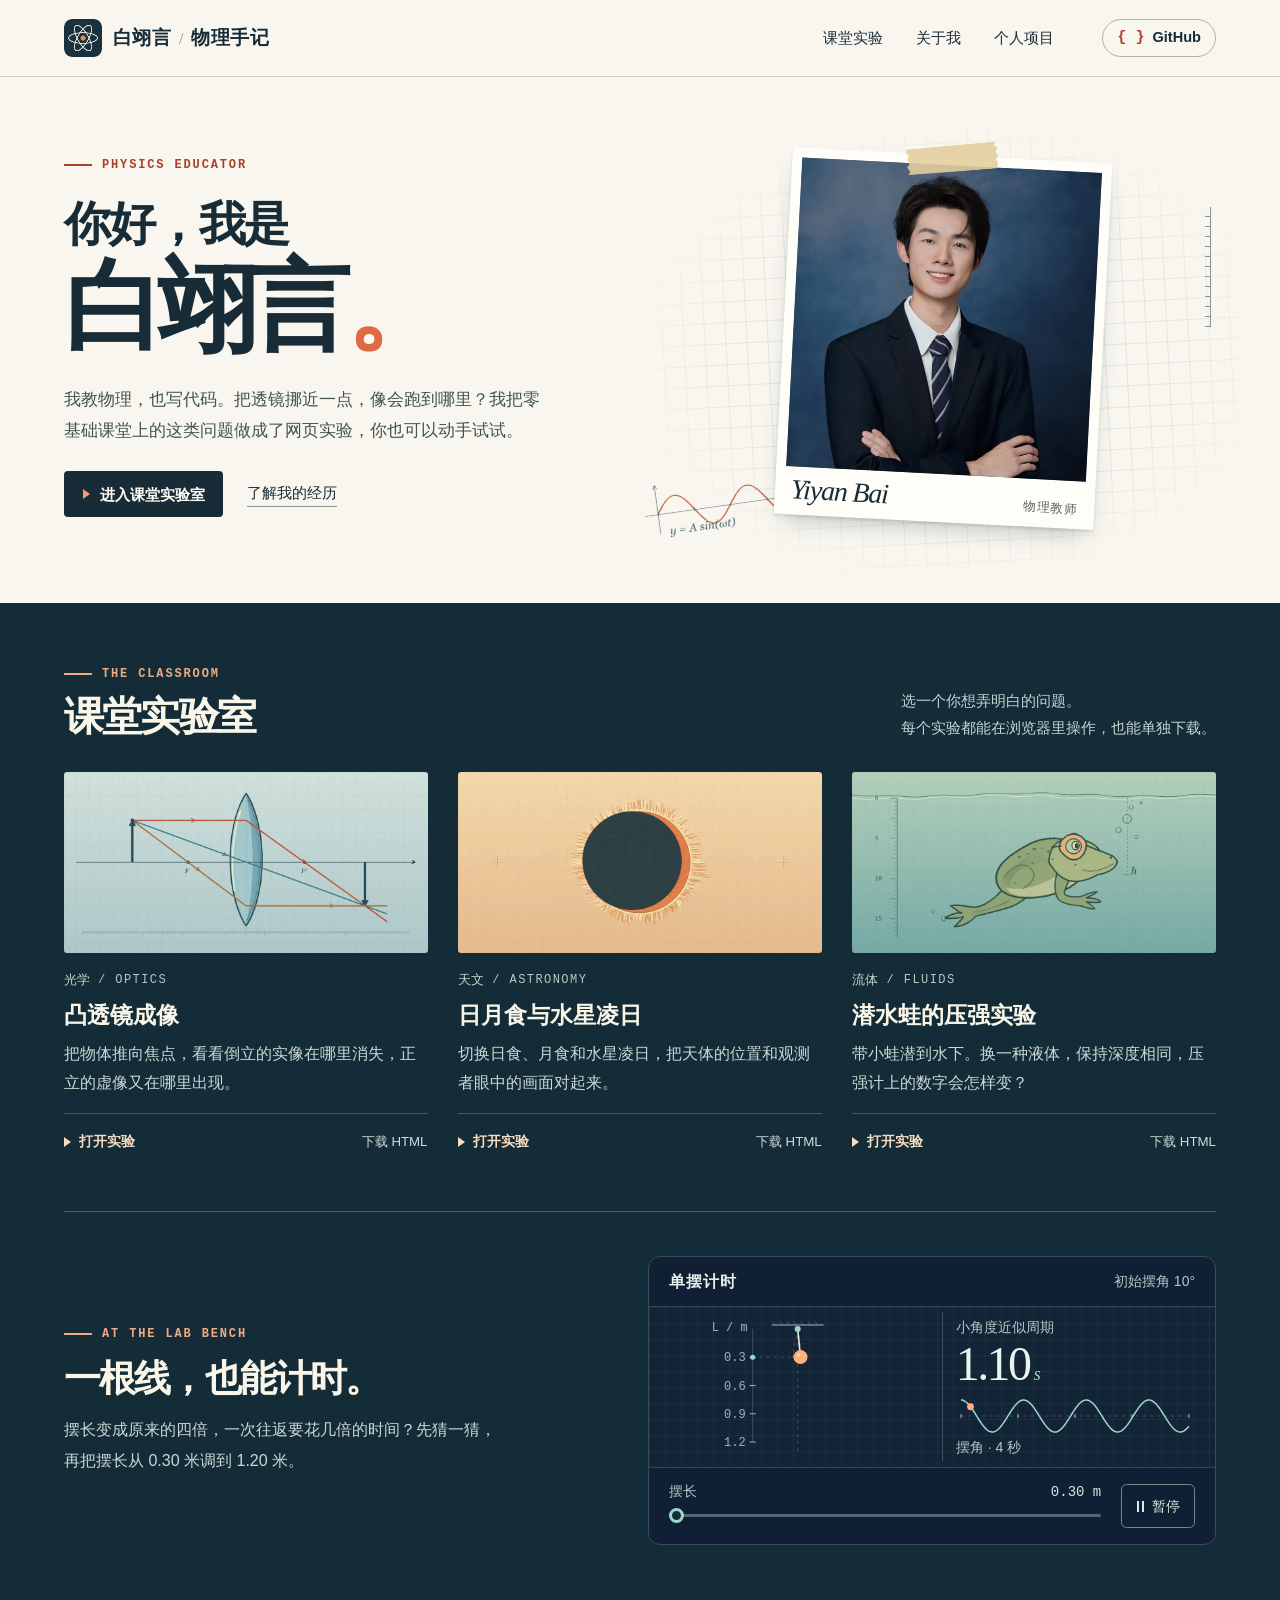
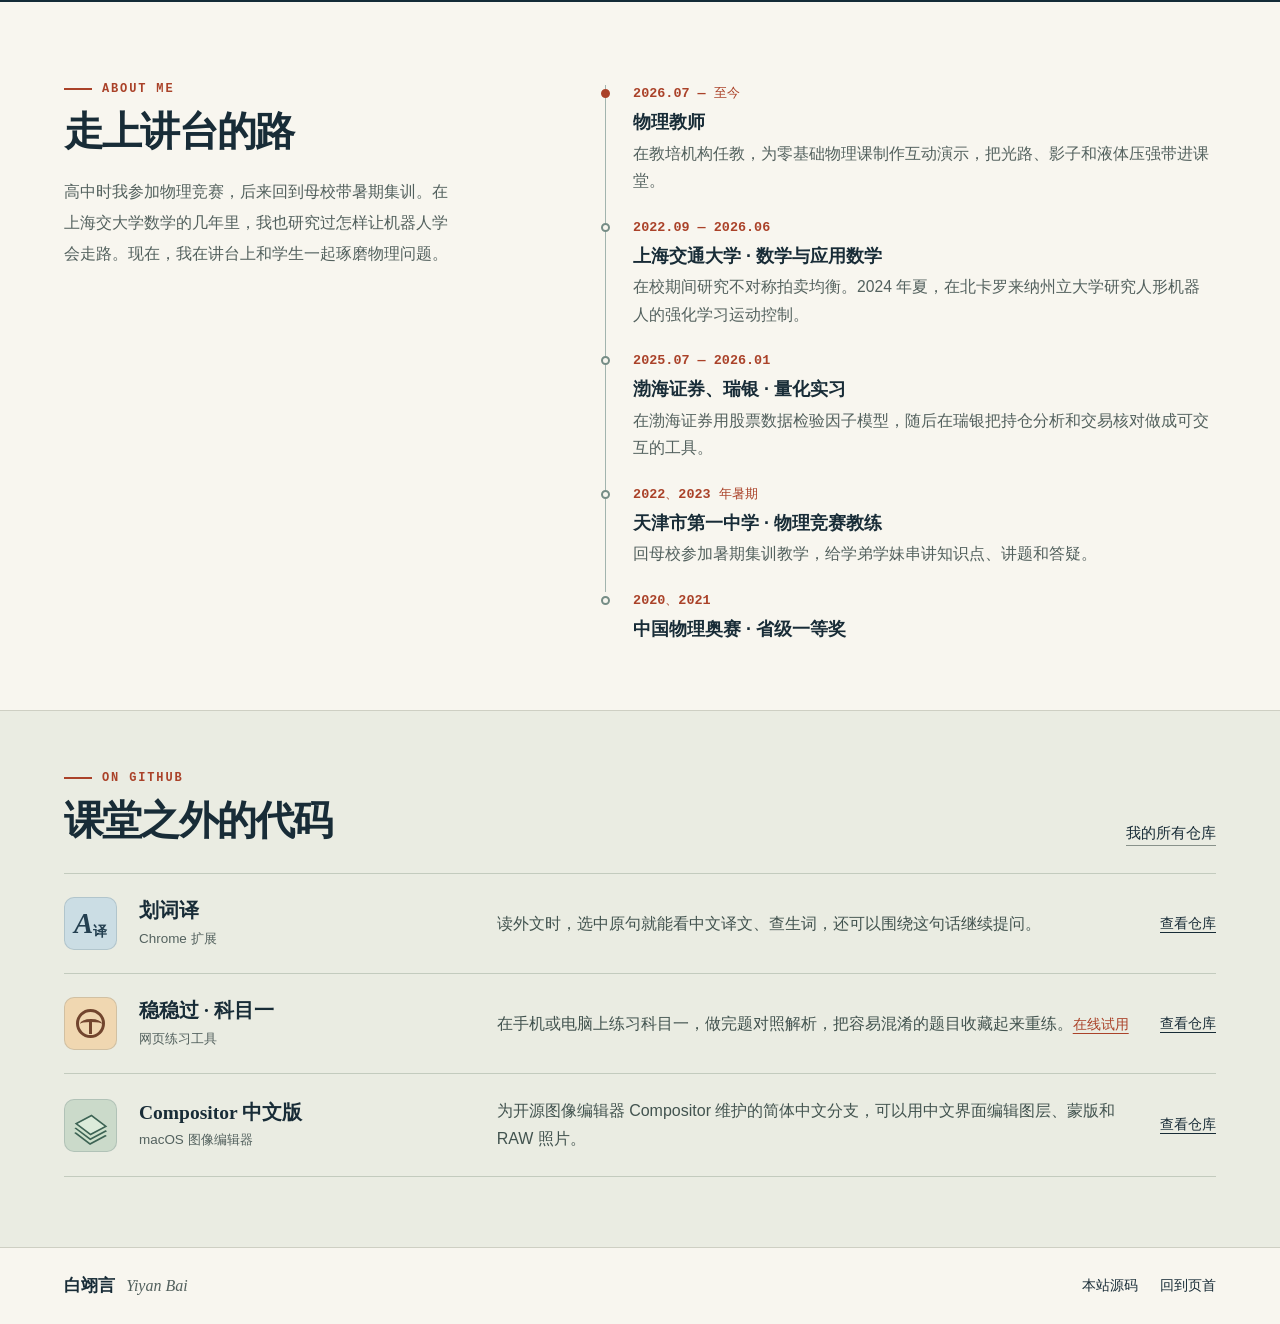
==== index.html @ 24e526af "发布白翊言的物理手记与三个独立课堂实验" ====
<!doctype html>
<html lang="zh-CN">
<head>
  <meta charset="utf-8">
  <meta name="viewport" content="width=device-width, initial-scale=1">
  <meta name="theme-color" content="#f8f6ef">
  <meta name="description" content="白翊言的物理手记。动手试试凸透镜、日月食和潜水蛙，读一读我的教学经历与 GitHub 项目。">
  <meta property="og:title" content="白翊言的物理手记">
  <meta property="og:description" content="一位物理老师的互动实验、教学经历与开源项目。">
  <meta property="og:type" content="website">
  <meta property="og:image" content="https://qidian2022.github.io/assets/share.jpg">
  <meta property="og:url" content="https://qidian2022.github.io/">
  <title>白翊言的物理手记 · Yiyan Bai</title>
  <link rel="icon" type="image/png" href="assets/orbit.png">
  <link rel="stylesheet" href="style.css">
  <link rel="stylesheet" href="instrument.css">
  <script src="instrument.js" defer></script>
</head>
<body id="top">
  <a class="skip" href="#main">跳至正文</a>
  <header class="masthead">
    <div class="wrap mast-inner">
      <a class="brand" href="#top" aria-label="白翊言的物理手记，首页"><img src="assets/orbit.png" alt="" width="38" height="38"><span>白翊言<span class="brand-cut"> / </span><span class="brand-sub">物理手记</span></span></a>
      <nav aria-label="主导航"><a href="#labs">课堂实验</a><a href="#about">关于我</a><a href="#projects">个人项目</a></nav>
      <a class="github-link" href="https://github.com/qidian2022"><span aria-hidden="true" class="brackets">{ }</span> GitHub</a>
    </div>
  </header>
  <main id="main">
    <section class="hero" aria-labelledby="hello">
      <div class="wrap hero-grid">
        <div class="intro">
          <p class="eyebrow"><span class="rule"></span><span lang="en">PHYSICS EDUCATOR</span></p>
          <h1 id="hello"><span>你好，我是</span><strong>白翊言<span class="period">。</span></strong></h1>
          <p class="lede">我教物理，也写代码。把透镜挪近一点，像会跑到哪里？我把零基础课堂上的这类问题做成了网页实验，你也可以动手试试。</p>
          <div class="hero-actions"><a class="button primary" href="#labs"><span aria-hidden="true" class="play-glyph"></span>进入课堂实验室</a><a class="text-link" href="#about">了解我的经历</a></div>
        </div>
        <div class="portrait-board">
          <div class="sheet-grid" aria-hidden="true"></div>
          <div class="sheet-wave" aria-hidden="true"><img src="assets/wave.png" alt="" width="304" height="130"></div>
          <figure class="portrait"><i class="tape" aria-hidden="true"></i><img class="headshot" src="assets/yiyan-bai.webp" alt="穿着深色西装的白翊言" width="1000" height="1500" fetchpriority="high"><figcaption><span lang="en">Yiyan Bai</span><small>物理教师</small></figcaption></figure>
          <div class="edge-ruler" aria-hidden="true"></div>
        </div>
      </div>
    </section>
    <section class="classroom dark" id="labs" aria-labelledby="lab-title">
      <div class="wrap">
        <div class="section-heading"><div><p class="eyebrow"><span class="rule"></span><span lang="en">THE CLASSROOM</span></p><h2 id="lab-title">课堂实验室</h2></div><p>选一个你想弄明白的问题。<br>每个实验都能在浏览器里操作，也能单独下载。</p></div>
        <div class="lab-grid">
          <article class="lab-card"><a class="lab-entry" href="labs/convex-lens.html"><div class="plate"><img src="assets/lens.webp" width="800" height="400" alt="凸透镜两侧的物体、折射光线与倒立像" decoding="async"></div><div class="lab-info"><p class="topic">光学 <span lang="en">/ OPTICS</span></p><h3>凸透镜成像</h3><p class="summary">把物体推向焦点，看看倒立的实像在哪里消失，正立的虚像又在哪里出现。</p></div></a><div class="lab-links"><a href="labs/convex-lens.html" aria-label="打开凸透镜成像实验"><span class="play-glyph" aria-hidden="true"></span>打开实验</a><a href="labs/convex-lens.html" download aria-label="下载凸透镜成像 HTML">下载 HTML</a></div></article>
          <article class="lab-card"><a class="lab-entry" href="labs/celestial-shadows.html"><div class="plate"><img src="assets/eclipse.webp" width="800" height="400" alt="太阳被天体遮挡时留下的一圈日光" decoding="async"></div><div class="lab-info"><p class="topic">天文 <span lang="en">/ ASTRONOMY</span></p><h3>日月食与水星凌日</h3><p class="summary">切换日食、月食和水星凌日，把天体的位置和观测者眼中的画面对起来。</p></div></a><div class="lab-links"><a href="labs/celestial-shadows.html" aria-label="打开日月食与水星凌日实验"><span class="play-glyph" aria-hidden="true"></span>打开实验</a><a href="labs/celestial-shadows.html" download aria-label="下载日月食与水星凌日 HTML">下载 HTML</a></div></article>
          <article class="lab-card"><a class="lab-entry" href="labs/diving-frog.html"><div class="plate"><img src="assets/frog.webp" width="800" height="400" alt="潜水蛙游在带有深度标尺的水下" decoding="async"></div><div class="lab-info"><p class="topic">流体 <span lang="en">/ FLUIDS</span></p><h3>潜水蛙的压强实验</h3><p class="summary">带小蛙潜到水下。换一种液体，保持深度相同，压强计上的数字会怎样变？</p></div></a><div class="lab-links"><a href="labs/diving-frog.html" aria-label="打开潜水蛙的压强实验"><span class="play-glyph" aria-hidden="true"></span>打开实验</a><a href="labs/diving-frog.html" download aria-label="下载潜水蛙的压强实验 HTML">下载 HTML</a></div></article>
        </div>
        <div class="bench-row"><div class="bench-copy"><p class="eyebrow"><span class="rule"></span><span lang="en">AT THE LAB BENCH</span></p><h3>一根线，也能计时。</h3><p>摆长变成原来的四倍，一次往返要花几倍的时间？先猜一猜，再把摆长从 0.30 米调到 1.20 米。</p></div><pendulum-bench><p>小角度摆动时，摆长变成四倍，周期变成两倍。</p></pendulum-bench></div>
      </div>
    </section>
    <section class="about" id="about" aria-labelledby="about-title"><div class="wrap about-grid"><div class="about-intro"><p class="eyebrow"><span class="rule"></span><span lang="en">ABOUT ME</span></p><h2 id="about-title">走上讲台的路</h2><p>高中时我参加物理竞赛，后来回到母校带暑期集训。在上海交大学数学的几年里，我也研究过怎样让机器人学会走路。现在，我在讲台上和学生一起琢磨物理问题。</p></div>
      <ol class="timeline">
        <li><p class="when">2026.07 — 至今</p><h3>物理教师</h3><p>在教培机构任教，为零基础物理课制作互动演示，把光路、影子和液体压强带进课堂。</p></li>
        <li><p class="when">2022.09 — 2026.06</p><h3>上海交通大学 · 数学与应用数学</h3><p>在校期间研究不对称拍卖均衡。2024 年夏，在北卡罗来纳州立大学研究人形机器人的强化学习运动控制。</p></li>
        <li><p class="when">2025.07 — 2026.01</p><h3>渤海证券、瑞银 · 量化实习</h3><p>在渤海证券用股票数据检验因子模型，随后在瑞银把持仓分析和交易核对做成可交互的工具。</p></li>
        <li><p class="when">2022、2023 年暑期</p><h3>天津市第一中学 · 物理竞赛教练</h3><p>回母校参加暑期集训教学，给学弟学妹串讲知识点、讲题和答疑。</p></li>
        <li><p class="when">2020、2021</p><h3>中国物理奥赛 · 省级一等奖</h3></li>
      </ol></div></section>
    <section class="projects" id="projects" aria-labelledby="projects-title"><div class="wrap">
      <div class="section-heading"><div><p class="eyebrow"><span class="rule"></span><span lang="en">ON GITHUB</span></p><h2 id="projects-title">课堂之外的代码</h2></div><a class="text-link" href="https://github.com/qidian2022?tab=repositories">我的所有仓库</a></div>
      <div class="repo-list">
        <article class="repo"><div class="repo-icon translate" aria-hidden="true">A<span>译</span></div><div class="repo-title"><h3><a href="https://github.com/qidian2022/chrome-selection-translator">划词译</a></h3><p>Chrome 扩展</p></div><p class="repo-desc">读外文时，选中原句就能看中文译文、查生词，还可以围绕这句话继续提问。</p><a class="repo-link" href="https://github.com/qidian2022/chrome-selection-translator" aria-label="查看划词译 GitHub 仓库">查看仓库</a></article>
        <article class="repo"><div class="repo-icon drive" aria-hidden="true"><i></i></div><div class="repo-title"><h3><a href="https://github.com/qidian2022/kemuyi-practice">稳稳过 · 科目一</a></h3><p>网页练习工具</p></div><p class="repo-desc">在手机或电脑上练习科目一，做完题对照解析，把容易混淆的题目收藏起来重练。<a class="try-link" href="https://qidian2022.github.io/kemuyi-practice/">在线试用</a></p><a class="repo-link" href="https://github.com/qidian2022/kemuyi-practice" aria-label="查看稳稳过 GitHub 仓库">查看仓库</a></article>
        <article class="repo"><div class="repo-icon layers" aria-hidden="true"><i></i></div><div class="repo-title"><h3><a href="https://github.com/qidian2022/Compositor-ZH">Compositor 中文版</a></h3><p>macOS 图像编辑器</p></div><p class="repo-desc">为开源图像编辑器 Compositor 维护的简体中文分支，可以用中文界面编辑图层、蒙版和 RAW 照片。</p><a class="repo-link" href="https://github.com/qidian2022/Compositor-ZH" aria-label="查看 Compositor 中文版 GitHub 仓库">查看仓库</a></article>
      </div></div></section>
  </main>
  <footer><div class="wrap foot-inner"><span>白翊言 <i lang="en">Yiyan Bai</i></span><div><a href="https://github.com/qidian2022/qidian2022.github.io">本站源码</a><a href="#top">回到页首</a></div></div></footer>
</body>
</html>
---- style.css ----
:root {
  color-scheme: light;
  --paper: #f8f6ef;
  --ink: #182c37;
  --muted: #53615e;
  --line: #cecfc3;
  --rust: #aa4229;
  --orange: #df6943;
  --dark: #142c37;
  --cream: #f9f6e9;
  --mint: #b9dbca;
  --serif: "Songti SC", "STSong", "Noto Serif CJK SC", "Noto Serif SC", SimSun, Georgia, serif;
  --sans: "Inter", -apple-system, BlinkMacSystemFont, "PingFang SC", "Microsoft YaHei", sans-serif;
  --mono: "IBM Plex Mono", ui-monospace, Menlo, Consolas, monospace;
}
* { box-sizing: border-box; }
html { scroll-behavior: smooth; scroll-padding-top: 18px; }
body { margin: 0; color: var(--ink); background: var(--paper); font: 1rem/1.65 var(--sans); -webkit-font-smoothing: antialiased; }
a { color: inherit; text-decoration: none; }
a:focus-visible, button:focus-visible, input:focus-visible { outline: 3px solid #ce612e; outline-offset: 4px; }
img { display: block; max-width: 100%; }
p, h1, h2, h3, figure { margin: 0; }
a, button, input { -webkit-tap-highlight-color: #c9d8c2; }
::selection { color: var(--ink); background: #f2bd8c; }
.wrap { width: min(1160px, calc(100% - clamp(48px, 10vw, 148px))); margin-inline: auto; }
.skip { position: absolute; top: 0; left: 1rem; transform: translateY(-130%); z-index: 10; padding: .6rem 1.2rem; background: white; }
.skip:focus-visible { transform: translateY(0); }
.masthead { border-bottom: 1px solid var(--line); }
.mast-inner { min-height: 76px; display: flex; align-items: center; gap: 48px; }
.brand { display: inline-flex; align-items: center; gap: 11px; margin-right: auto; white-space: nowrap; font-size: 1.18rem; font-weight: 700; letter-spacing: .025em; }
.brand img { border-radius: 8px; }
.brand-cut { margin: 0 .18em; font: 1.02rem Georgia,serif; color: #8d938c; }
.brand-sub { font-family: var(--serif); }
nav { display: flex; gap: clamp(18px,2.6vw,40px); }
nav a, .github-link { font-size: .91rem; font-weight: 550; }
nav a:hover, .text-link:hover, .repo-title a:hover, footer a:hover { color: var(--rust); }
.github-link { border: 1px solid #adb4aa; padding: 5px 14px 6px; display: inline-flex; align-items: center; gap: 8px; border-radius: 30px; }
.github-link:hover { border-color: var(--ink); background: #e9eae0; }
.brackets { font: 600 .95rem var(--mono); color: var(--rust); }
.hero { overflow: hidden; }
.hero-grid { min-height: 526px; display: grid; grid-template-columns: 1fr 1fr; align-items: center; gap: clamp(14px,4.6vw,90px); }
.intro { padding: 45px 0 52px; position: relative; z-index: 1; }
.eyebrow { display: flex; align-items: center; gap: 10px; color: var(--rust); font: 650 .75rem/1.5 var(--mono); letter-spacing: .155em; }
.rule { display: inline-block; width: 28px; height: 2px; background: currentColor; flex-shrink: 0; }
h1, h2, h3 { text-wrap: balance; }
h1 { font-family: var(--serif); font-weight: 700; line-height: 1.12; margin: 24px 0 22px; }
h1 > span, h1 strong { display: block; }
h1 > span { font-size: clamp(2.4rem, 3.7vw, 3.55rem); letter-spacing: -.045em; }
h1 strong { font-size: clamp(4.6rem, 7.8vw, 6.8rem); font-weight: 800; line-height: 1.07; margin-top: 4px; letter-spacing: -.07em; }
.period { color: var(--orange); margin-left: .025em; }
.lede { color: #43534f; font-size: 1.05rem; line-height: 1.86; max-width: 29em; }
.hero-actions { display: flex; align-items: center; gap: 24px; margin-top: 25px; }
.button { display: inline-flex; align-items: center; justify-content: center; gap: .65rem; border-radius: 4px; font-size: .96rem; font-weight: 600; padding: .65rem 1.16rem; }
.primary { color: #fffdf4; background: var(--ink); transition: background .16s; }
.primary:hover { background: #2b4c56; }
.play-glyph { width: 0; height: 0; border: 5px solid transparent; border-left: 7px solid currentColor; border-right-width: 0; }
.primary .play-glyph { color: #f29b74; }
.text-link { display: inline-block; border-bottom: 1px solid #89928b; font-size: .93rem; font-weight: 550; }
.portrait-board { position: relative; height: 475px; display: grid; place-items: center; isolation: isolate; }
.sheet-grid { position: absolute; inset: 4% -5% 2%; z-index: -2; transform: rotate(-3deg); background-image: linear-gradient(#68868a2e 1px, transparent 1px),linear-gradient(90deg,#68868a2e 1px, transparent 1px); background-size: 21px 21px; mask-image: radial-gradient(ellipse at 52% 52%, black 20%, #000a 52%, transparent 76%); }
.portrait { z-index: 1; width: clamp(252px, 25vw, 334px); padding: 10px 10px 0; background: #fffdf7; transform: rotate(3deg) translateY(-2px); box-shadow: 0 12px 24px -10px #233f4b54, 0 2px 3px #51432c24; position: relative; }
.headshot { width: 100%; aspect-ratio: .97; height: auto; object-fit: cover; object-position: 50% 20%; background: #223b53; }
.portrait figcaption { display: flex; justify-content: space-between; align-items: baseline; padding: 6px 6px 8px; }
.portrait figcaption span { font: italic 1.74rem/1.2 "Baskerville", Georgia, serif; letter-spacing: -.04em; }
.portrait figcaption small { color: #536261; font: .78rem var(--sans); letter-spacing: .15em; }
.tape { position: absolute; width: 92px; height: 27px; left: 50%; top: -10px; transform: translateX(-50%) rotate(-8deg); opacity: .89; background: repeating-linear-gradient(102deg,transparent 0 3px,#cbb38640 4px),#e5cfa0; clip-path: polygon(1% 2%,99% 0,96% 13%,100% 26%,97% 38%,100% 52%,97% 65%,99% 82%,97% 100%,1% 96%,3% 84%,0 68%,3% 57%,1% 41%,3% 24%,0 15%); }
.sheet-wave { position: absolute; width: 174px; bottom: 8%; left: -6%; z-index: 0; transform: rotate(-8deg); pointer-events: none; }
.sheet-wave img { width: 100%; height: auto; }
.edge-ruler { position: absolute; right: 1%; top: 22%; height: 120px; width: 10px; border-right: 1px solid #879792; background: repeating-linear-gradient(0deg,#879792 0px 1px,transparent 1px 10px) right/5px 100% no-repeat; }
.dark { color: var(--cream); background: var(--dark); }
.dark .eyebrow { color: #edac83; }
.classroom { padding: 62px 0 57px; }
.section-heading { display: flex; align-items: flex-end; justify-content: space-between; gap: 24px; margin-bottom: 30px; }
h2 { font: 700 clamp(2.12rem, 3.15vw, 3.05rem)/1.23 var(--serif); margin-top: 9px; letter-spacing: -.045em; }
.section-heading > p { color: #c5d4d3; font-size: .96rem; line-height: 1.74; }
.lab-grid { display: grid; grid-template-columns: repeat(3,minmax(0,1fr)); gap: clamp(16px,2.4vw,32px); }
.lab-card { min-width: 0; display: flex; flex-direction: column; }
.lab-entry { display: block; flex: 1; }
.plate { overflow: hidden; background: #73928b; border-radius: 3px; }
.plate img { width: 100%; height: auto; aspect-ratio: 2; object-fit: cover; transition: transform .32s ease; }
.lab-entry:hover img { transform: scale(1.035); }
.lab-entry:hover h3 { color: #f4bd94; }
.lab-info { margin-top: 16px; }
.topic { display: flex; align-items: center; gap: .5rem; font-weight: 550; font-size: .84rem; color: var(--mint); }
.topic span { font: .75rem var(--mono); letter-spacing: .12em; color: #b6c7c3; }
.lab-card h3 { font: 700 clamp(1.35rem, 1.8vw, 1.72rem)/1.44 var(--serif); margin: 7px 0; }
.summary { font-size: 1rem; line-height: 1.82; color: #cbd8d6; }
.lab-links { display: flex; align-items: center; justify-content: space-between; gap: 12px; margin-top: 16px; border-top: 1px solid #405660; padding-top: 9px; }
.lab-links a { display: inline-flex; min-height: 38px; align-items: center; gap: 8px; font-size: .89rem; }
.lab-links a:first-child { font-weight: 600; color: #f6dcc2; }
.lab-links a:last-child { color: #d0dcda; font-size: .83rem; }
.lab-links a:hover { text-decoration: underline; text-underline-offset: 5px; }
.bench-row { display: grid; grid-template-columns: 1fr 1.12fr; gap: clamp(28px,6vw,100px); align-items: center; margin-top: 50px; padding-top: 44px; border-top: 1px solid #49616a; }
.bench-copy h3 { font: 700 clamp(1.9rem,2.9vw,2.8rem)/1.3 var(--serif); letter-spacing: -.05em; margin: 12px 0; }
.bench-copy > p:last-child { max-width: 27em; color: #cbd8d6; line-height: 1.9; }
pendulum-bench { display: block; min-width: 0; }
.about { padding: 78px 0 64px; }
.about-grid { display: grid; grid-template-columns: .85fr 1.15fr; gap: clamp(32px,7vw,110px); }
.about-intro > p:last-child { margin-top: 19px; max-width: 24em; color: var(--muted); line-height: 1.95; }
.timeline { margin: 0; padding: 5px 0 0; list-style: none; }
.timeline li { position: relative; padding: 0 0 24px 27px; border-left: 1px solid #a2b4ae; }
.timeline li:last-child { border-left-color: transparent; padding-bottom: 0; }
.timeline li::before { position: absolute; content: ""; width: 9px; height: 9px; box-sizing: border-box; border: 2px solid #768d86; background: var(--paper); border-radius: 50%; left: -5px; top: 4px; }
.timeline li:first-child::before { background: var(--rust); border-color: var(--rust); }
.when { color: var(--rust); font: 550 .84rem/1.4 var(--mono), var(--sans); }
.timeline h3 { font-size: 1.12rem; line-height: 1.44; margin: 6px 0 4px; }
.timeline li p:last-child:not(.when) { color: var(--muted); font-size: .98rem; line-height: 1.75; }
.projects { padding: 58px 0 70px; background: #eaece2; border-block: 1px solid var(--line); }
.projects .section-heading { margin-bottom: 27px; }
.repo { display: grid; grid-template-columns: 55px minmax(175px, .84fr) minmax(220px,1.6fr) auto; gap: 20px; align-items: center; padding: 23px 0; border-top: 1px solid #c3cbbe; }
.repo:last-child { border-bottom: 1px solid #c3cbbe; }
.repo h3 { font: 680 1.22rem/1.4 var(--serif); }
.repo-title > p { font-size: .84rem; color: var(--muted); margin-top: 3px; }
.repo-desc { font-size: 1rem; line-height: 1.75; color: #42534f; }
.repo-link, .try-link { font-weight: 550; text-decoration: underline; text-decoration-thickness: 1px; text-underline-offset: 4px; }
.repo-link { font-size: .89rem; white-space: nowrap; }
.try-link { display: inline-block; font-size: .89rem; color: var(--rust); }
.repo-link:hover, .try-link:hover { color: var(--rust); }
.repo-icon { width: 53px; height: 53px; border: 1px solid #30455529; border-radius: 10px; display: grid; place-items: center; color: #233f50; position: relative; }
.translate { display: flex; justify-content: center; align-items: center; gap: 0; background: #cbdde4; font: italic bold 1.8rem Georgia,serif; }
.translate span { font: bold .85rem var(--serif); align-self: flex-end; margin-bottom: 8px; }
.drive { background: #f0d7b1; }
.drive i { width: 29px; height: 29px; display: block; border: 3px solid #72452e; border-radius: 50%; position: relative; }
.drive i::before { content: ""; position: absolute; width: 22px; height: 7px; border-top: 3px solid #72452e; border-radius: 50%; left: 1px; top: 7px; }
.drive i::after { content: ""; position: absolute; height: 12px; width: 3px; background: #72452e; top: 10px; left: 10px; }
.layers { background: #cbdaca; }
.layers i { display: block; width: 22px; height: 22px; transform: rotate(-36deg) skew(17deg,8deg) scale(.86); background: #dbebda; border: 2px solid #3d6354; box-shadow: -3px 3px #cee1cc, -5px 5px #3d6354, -8px 8px #cee1cc, -10px 10px #3d6354; }
footer { padding: 26px 0; }
.foot-inner, .foot-inner > div { display: flex; align-items: center; justify-content: space-between; gap: 22px; }
.foot-inner > span { font: 700 1.05rem var(--serif); }
.foot-inner i { margin-left: 7px; font: italic 1rem Georgia,serif; color: var(--muted); }
.foot-inner a { font-size: .89rem; }
@media (min-width: 1450px) { .hero-grid { min-height: 560px; } }
@media (max-width: 860px) {
  .mast-inner { gap: 24px; }
  .hero-grid { gap: 15px; grid-template-columns: 1.08fr .92fr; min-height: 484px; }
  .portrait-board { height: 400px; }
  .sheet-wave { left: -5%; width: 123px; }
  .edge-ruler { right: -3%; }
  .lab-grid { gap: 16px; }
  .repo { grid-template-columns: 48px minmax(144px,.75fr) minmax(190px,1.3fr) auto; gap: 13px; }
  .repo-icon { width: 46px; height: 46px; }
}
@media (max-width: 680px) {
  .wrap { width: min(100% - 40px, 560px); }
  .mast-inner { min-height: 68px; gap: 10px 15px; flex-wrap: wrap; padding-block: 13px 10px; }
  .brand { font-size: 1.03rem; gap: 7px; }
  .brand img { width: 30px; height: 30px; }
  .github-link { padding: 3px 10px; font-size: .85rem; }
  nav { order: 3; width: 100%; gap: 22px; }
  nav a { font-size: .88rem; padding: 3px 0; }
  .hero-grid { display: flex; flex-direction: column; align-items: stretch; gap: 0; }
  .intro { padding: 34px 0 0; }
  h1 { margin: 15px 0 14px; }
  h1 > span { font-size: clamp(2rem,7.4vw,2.65rem); }
  h1 strong { font-size: clamp(4rem,14vw,5.3rem); }
  .lede { font-size: 1rem; line-height: 1.8; }
  .hero-actions { margin-top: 18px; gap: 19px; }
  .button { padding: .6rem .94rem; }
  .portrait-board { height: 315px; width: min(100%,425px); align-self: center; }
  .portrait { width: 217px; padding: 7px 7px 0; transform: rotate(3deg); }
  .portrait figcaption { padding: 5px 4px 6px; }
  .portrait figcaption span { font-size: 1.4rem; }
  .tape { width: 70px; height: 22px; }
  .sheet-wave { width: 106px; bottom: 9%; left: 0; }
  .edge-ruler { right: 4%; height: 80px; }
  .classroom { padding: 39px 0; }
  .section-heading { align-items: flex-start; flex-direction: column; gap: 10px; margin-bottom: 23px; }
  .section-heading > p { font-size: 1rem; }
  .section-heading > p br { display: none; }
  .lab-grid { grid-template-columns: 1fr; gap: 32px; }
  .lab-info { margin-top: 11px; }
  .lab-card h3 { font-size: 1.55rem; margin: 5px 0; }
  .lab-links { margin-top: 11px; padding-top: 4px; }
  .bench-row, .about-grid { grid-template-columns: 1fr; gap: 22px; }
  .bench-row { margin-top: 34px; padding-top: 30px; }
  .about, .projects { padding: 42px 0; }
  .about-intro > p:last-child { margin-top: 12px; }
  .timeline { margin-left: 4px; }
  .repo { grid-template-columns: 44px 1fr auto; gap: 8px 12px; padding: 19px 0; }
  .repo-icon { width: 43px; height: 43px; }
  .repo-desc { grid-column: 2 / 4; }
  .repo-link { grid-column: 3; grid-row: 1; }
  .foot-inner, .foot-inner > div { gap: 13px; }
  .foot-inner i { display: block; margin: 3px 0 0; }
}
@media (prefers-reduced-motion: reduce) {
  html { scroll-behavior: auto; }
  *, *::before, *::after { transition-duration: 0s !important; }
}
---- instrument.css ----
pendulum-bench {
  display: block;
  width: 100%;
  min-width: 0;
  container-type: inline-size;
  color-scheme: dark;
  color: #e6f1ec;
}

pendulum-bench .pb-box {
  overflow: hidden;
  background: #101f33;
  border: 1px solid #394c5b;
  border-radius: .75rem;
  font-family: "PingFang SC", "Microsoft YaHei", sans-serif;
  font-size: 1rem;
  font-weight: 400;
  line-height: 1.35;
  letter-spacing: normal;
  text-align: left;
}

pendulum-bench .pb-heading,
pendulum-bench .pb-controls {
  display: flex;
  align-items: center;
  justify-content: space-between;
  gap: 1.25rem;
  padding: .85rem 1.25rem;
}

pendulum-bench .pb-heading strong {
  font-size: 1rem;
  font-weight: 650;
  letter-spacing: .06em;
}

pendulum-bench .pb-heading > span,
pendulum-bench .pb-meter > span,
pendulum-bench .pb-caption,
pendulum-bench .pb-length-label {
  color: #b6c7c8;
  font-size: .875rem;
}

pendulum-bench .pb-display {
  display: grid;
  grid-template-columns: 1.12fr 1fr;
  align-items: center;
  padding: .35rem 1.25rem .4rem .6rem;
  border-block: 1px solid #334653;
  background-color: #132437;
  background-image:
    linear-gradient(90deg, rgb(165 207 196 / 6%) 1px, transparent 1px),
    linear-gradient(rgb(165 207 196 / 6%) 1px, transparent 1px);
  background-size: 16px 16px;
}

pendulum-bench canvas {
  display: block;
  width: 100%;
  min-width: 0;
  max-width: 100%;
}

pendulum-bench .pb-apparatus {
  height: 9rem;
}

pendulum-bench .pb-meter {
  padding: .25rem 0 .25rem .8rem;
  min-width: 0;
  border-left: 1px solid #3d505c;
}

pendulum-bench .pb-value {
  line-height: 1.1;
  font-family: Georgia, "Times New Roman", serif;
  font-variant-numeric: lining-nums tabular-nums;
  color: #e9f4ec;
}

pendulum-bench .pb-period {
  font: inherit;
  font-size: clamp(2rem, 9cqi, 3rem);
  letter-spacing: -.055em;
}

pendulum-bench .pb-value > span {
  color: #9bd8c7;
  font-size: 1.125rem;
  font-style: italic;
}

pendulum-bench .pb-trace {
  height: 2.5rem;
  margin: .35rem 0 .1rem;
}

pendulum-bench .pb-caption {
  display: block;
}

pendulum-bench .pb-setting {
  display: block;
  flex: 1 1 auto;
  min-width: 0;
}

pendulum-bench .pb-length-label {
  display: flex;
  align-items: baseline;
  justify-content: space-between;
}

pendulum-bench .pb-length {
  color: #d6e6df;
  font: .875rem ui-monospace, Menlo, monospace;
  font-variant-numeric: tabular-nums;
}

pendulum-bench input[type="range"] {
  display: block;
  appearance: none;
  width: 100%;
  height: 30px;
  margin: 0;
  padding: 0;
  border: 0;
  border-radius: 0;
  background: transparent;
  cursor: pointer;
  touch-action: pan-y;
}

pendulum-bench input[type="range"]::-webkit-slider-runnable-track {
  height: 3px;
  border-radius: 2px;
  background: linear-gradient(to right, #9bd8c7 var(--pb-filled), #526572 var(--pb-filled));
}

pendulum-bench input[type="range"]::-moz-range-track {
  height: 3px;
  border-radius: 2px;
  background: linear-gradient(to right, #9bd8c7 var(--pb-filled), #526572 var(--pb-filled));
}

pendulum-bench input[type="range"]::-webkit-slider-thumb {
  appearance: none;
  width: 15px;
  height: 15px;
  margin-top: -6px;
  border: 3px solid #9bd8c7;
  border-radius: 50%;
  background: #182b39;
}

pendulum-bench input[type="range"]::-moz-range-thumb {
  width: 10px;
  height: 10px;
  border: 3px solid #9bd8c7;
  border-radius: 50%;
  background: #182b39;
}

pendulum-bench .pb-toggle {
  display: inline-flex;
  flex: 0 0 auto;
  align-items: center;
  justify-content: center;
  gap: .5rem;
  min-height: 44px;
  padding: .55rem .9rem;
  border: 1px solid #6c8b88;
  border-radius: .35rem;
  background: transparent;
  color: #d3eee2;
  font: inherit;
  font-size: .875rem;
  cursor: pointer;
}

pendulum-bench .pb-toggle:hover {
  background: #203a45;
  border-color: #b2decf;
}

pendulum-bench :is(input, button):focus-visible {
  outline: 2px solid #ffaf7a;
  outline-offset: 3px;
}

pendulum-bench .pb-toggle i {
  display: block;
  box-sizing: content-box;
  width: 0;
  height: 0;
  border: 5px solid transparent;
  border-width: 5px 0 5px 8px;
  border-left-color: currentColor;
}

pendulum-bench .pb-toggle[data-playing="true"] i {
  width: 3px;
  height: 11px;
  border: solid currentColor;
  border-width: 0 2px;
}

@container (max-width: 350px) {
  pendulum-bench .pb-heading,
  pendulum-bench .pb-controls {
    gap: .65rem;
    padding-inline: .8rem;
  }

  pendulum-bench .pb-display {
    padding-inline: .25rem .65rem;
    grid-template-columns: 1fr 1fr;
  }
}
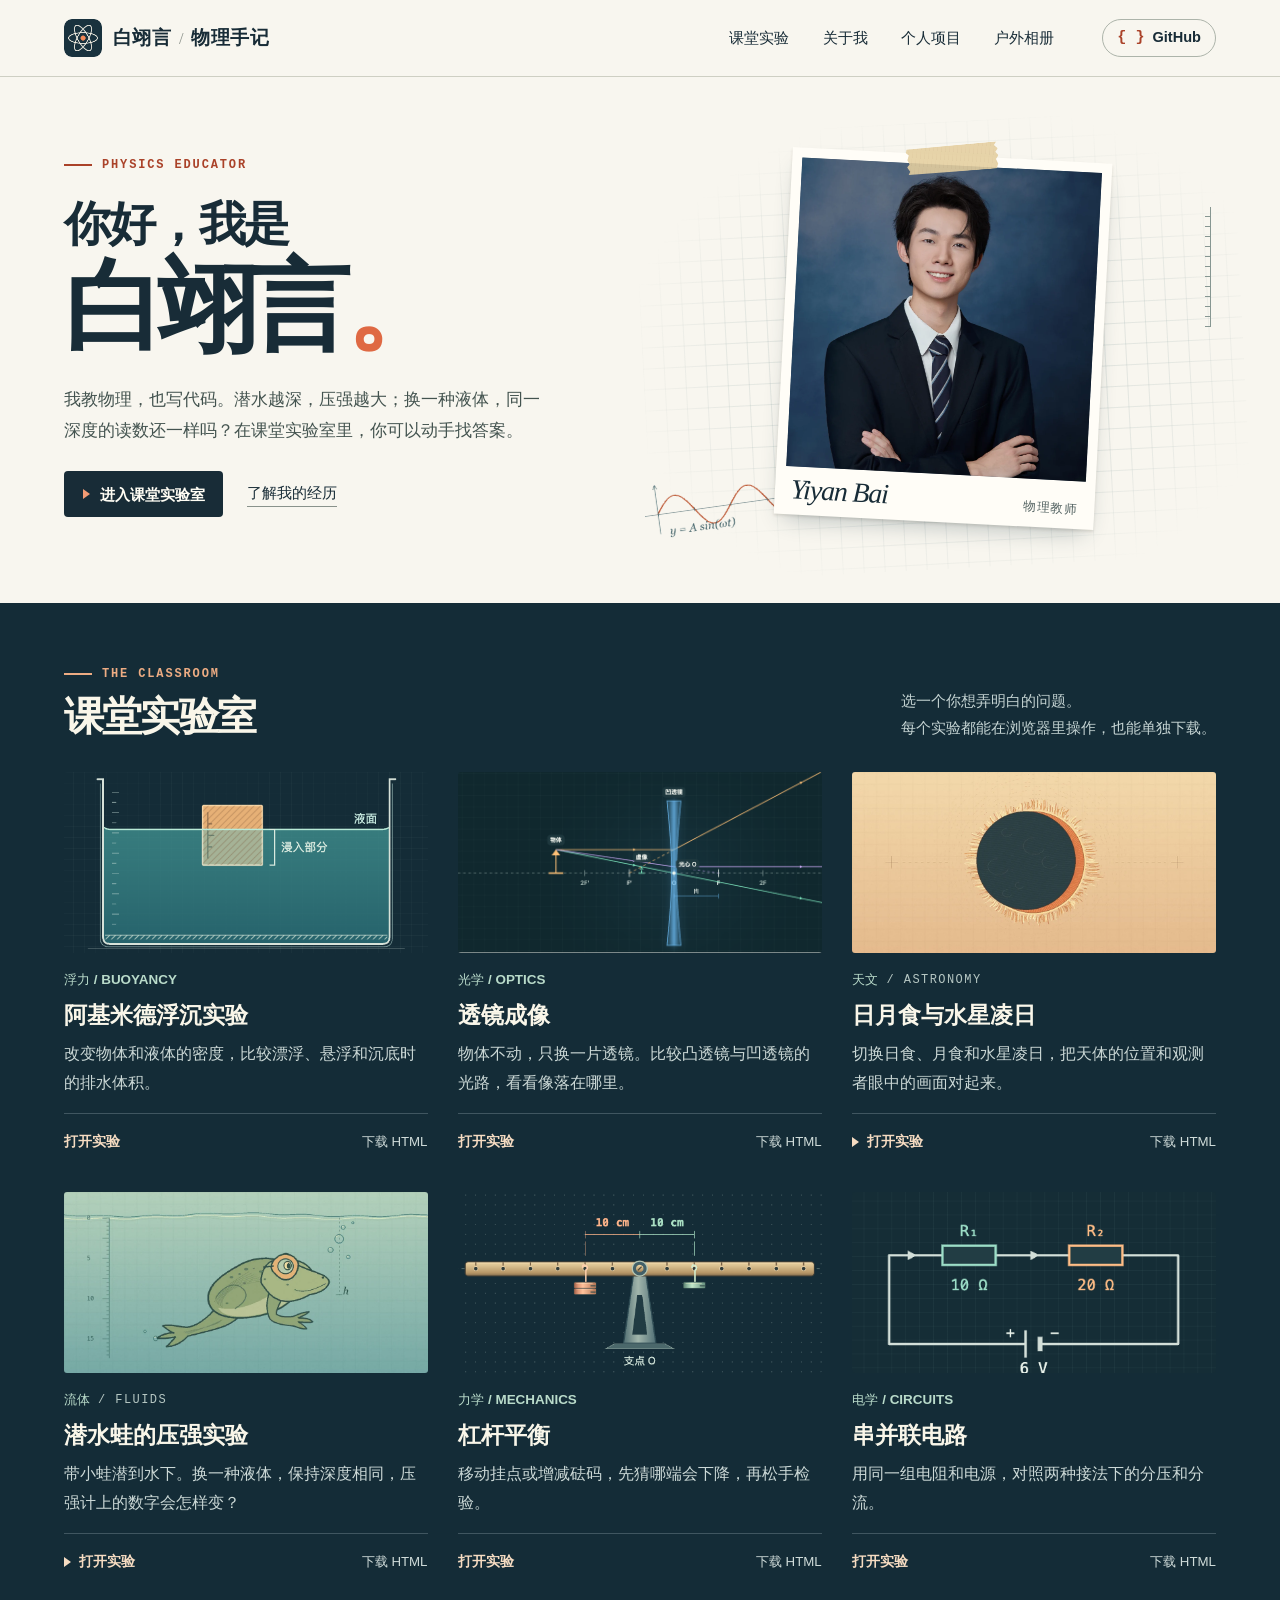
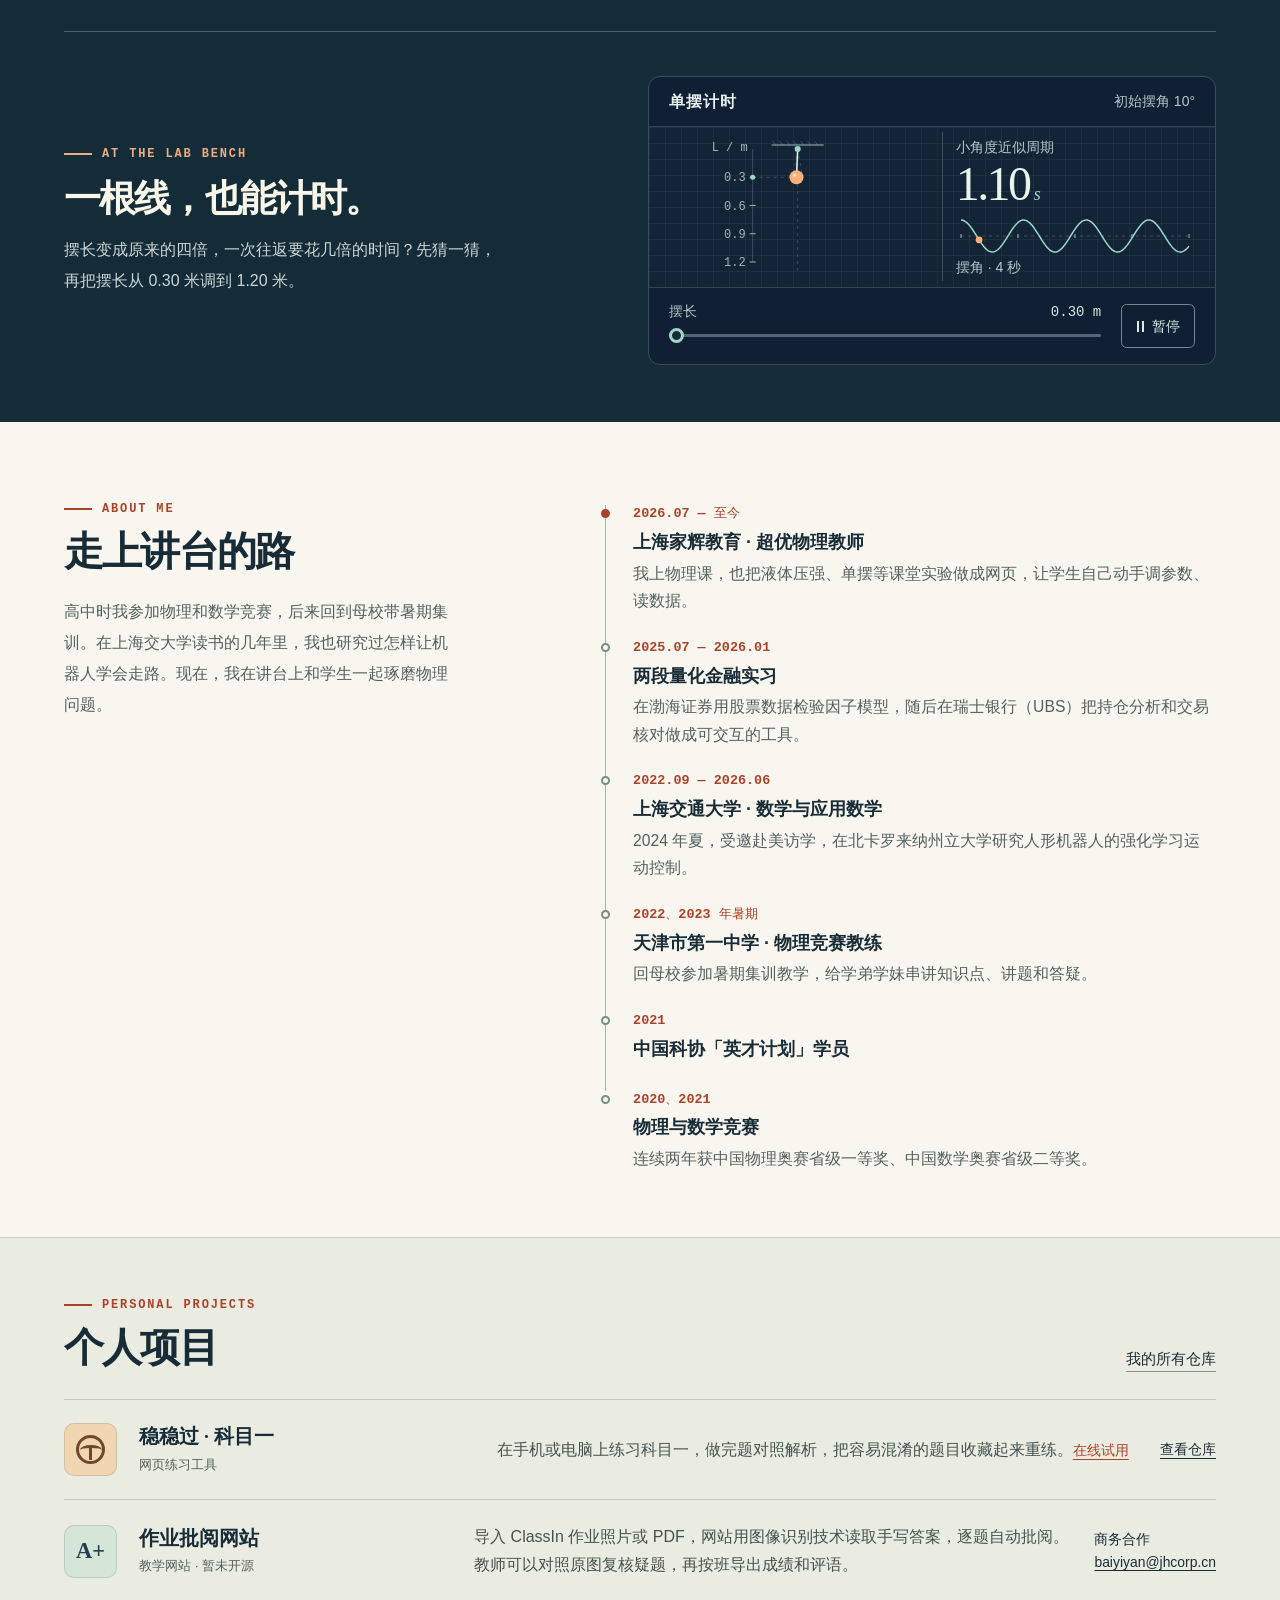
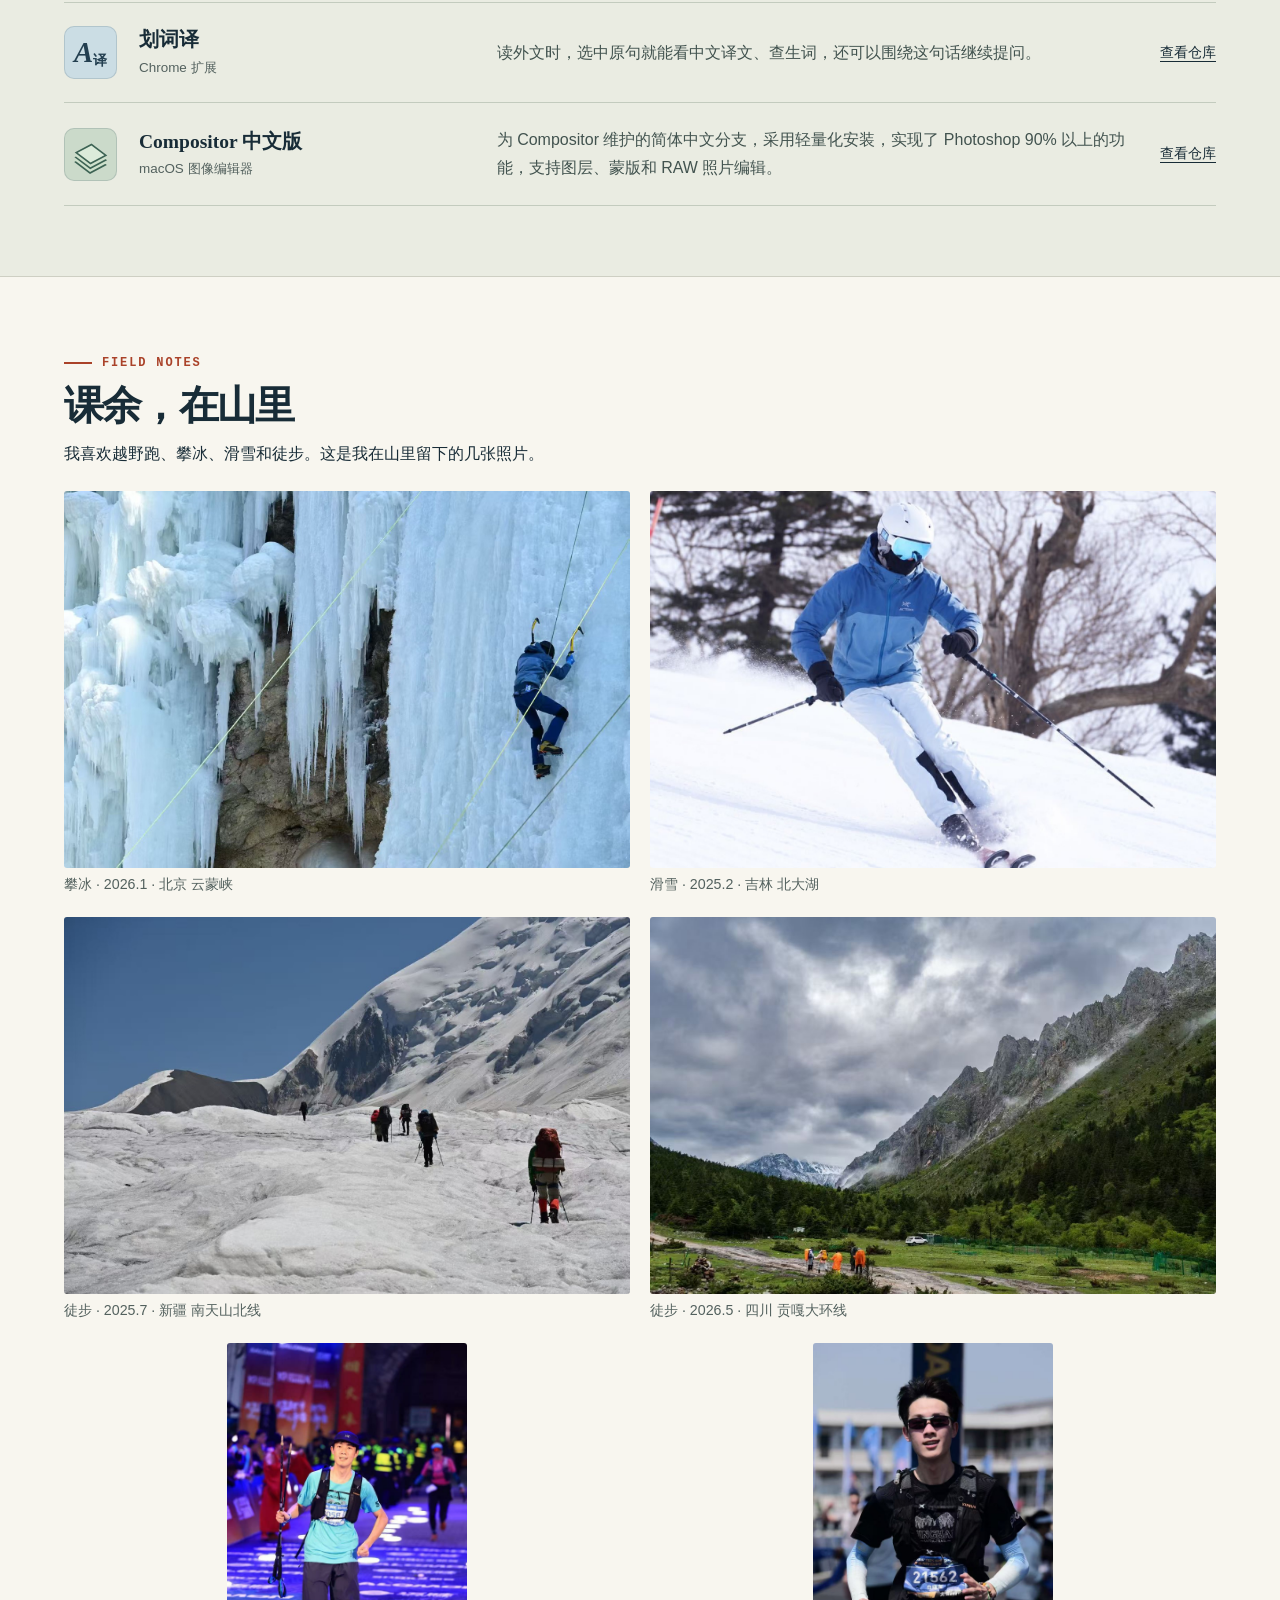
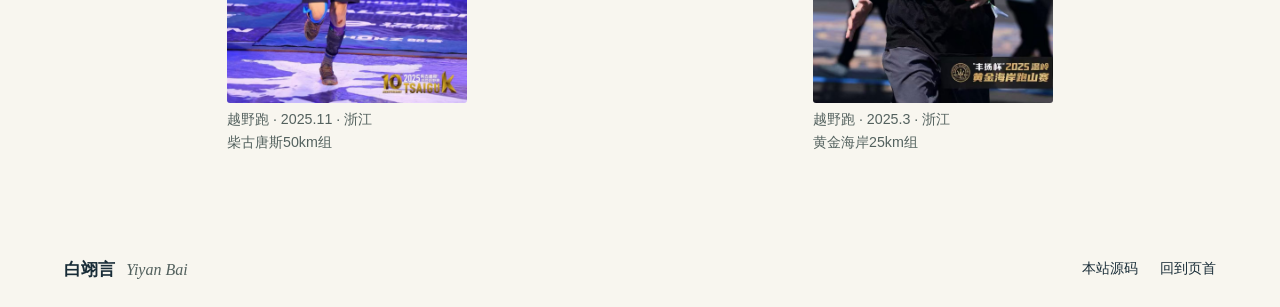
==== commit 40c2b6b5: "更新个人经历、六个课堂实验与户外相册" ====
--- a/index.html
+++ b/index.html
@@ -4,9 +4,9 @@
   <meta charset="utf-8">
   <meta name="viewport" content="width=device-width, initial-scale=1">
   <meta name="theme-color" content="#f8f6ef">
-  <meta name="description" content="白翊言的物理手记。动手试试凸透镜、日月食和潜水蛙，读一读我的教学经历与 GitHub 项目。">
+  <meta name="description" content="白翊言的物理手记。动手做物理实验，看看我的教学经历、个人项目和户外相册。">
   <meta property="og:title" content="白翊言的物理手记">
-  <meta property="og:description" content="一位物理老师的互动实验、教学经历与开源项目。">
+  <meta property="og:description" content="一位物理老师的互动实验、教学经历与个人项目。">
   <meta property="og:type" content="website">
   <meta property="og:image" content="https://qidian2022.github.io/assets/share.jpg">
   <meta property="og:url" content="https://qidian2022.github.io/">
@@ -21,7 +21,7 @@
   <header class="masthead">
     <div class="wrap mast-inner">
       <a class="brand" href="#top" aria-label="白翊言的物理手记，首页"><img src="assets/orbit.png" alt="" width="38" height="38"><span>白翊言<span class="brand-cut"> / </span><span class="brand-sub">物理手记</span></span></a>
-      <nav aria-label="主导航"><a href="#labs">课堂实验</a><a href="#about">关于我</a><a href="#projects">个人项目</a></nav>
+      <nav aria-label="主导航"><a href="#labs">课堂实验</a><a href="#about">关于我</a><a href="#projects">个人项目</a><a href="#outdoors">户外相册</a></nav>
       <a class="github-link" href="https://github.com/qidian2022"><span aria-hidden="true" class="brackets">{ }</span> GitHub</a>
     </div>
   </header>
@@ -31,7 +31,7 @@
         <div class="intro">
           <p class="eyebrow"><span class="rule"></span><span lang="en">PHYSICS EDUCATOR</span></p>
           <h1 id="hello"><span>你好，我是</span><strong>白翊言<span class="period">。</span></strong></h1>
-          <p class="lede">我教物理，也写代码。把透镜挪近一点，像会跑到哪里？我把零基础课堂上的这类问题做成了网页实验，你也可以动手试试。</p>
+          <p class="lede">我教物理，也写代码。潜水越深，压强越大；换一种液体，同一深度的读数还一样吗？在课堂实验室里，你可以动手找答案。</p>
           <div class="hero-actions"><a class="button primary" href="#labs"><span aria-hidden="true" class="play-glyph"></span>进入课堂实验室</a><a class="text-link" href="#about">了解我的经历</a></div>
         </div>
         <div class="portrait-board">
@@ -46,27 +46,43 @@
       <div class="wrap">
         <div class="section-heading"><div><p class="eyebrow"><span class="rule"></span><span lang="en">THE CLASSROOM</span></p><h2 id="lab-title">课堂实验室</h2></div><p>选一个你想弄明白的问题。<br>每个实验都能在浏览器里操作，也能单独下载。</p></div>
         <div class="lab-grid">
-          <article class="lab-card"><a class="lab-entry" href="labs/convex-lens.html"><div class="plate"><img src="assets/lens.webp" width="800" height="400" alt="凸透镜两侧的物体、折射光线与倒立像" decoding="async"></div><div class="lab-info"><p class="topic">光学 <span lang="en">/ OPTICS</span></p><h3>凸透镜成像</h3><p class="summary">把物体推向焦点，看看倒立的实像在哪里消失，正立的虚像又在哪里出现。</p></div></a><div class="lab-links"><a href="labs/convex-lens.html" aria-label="打开凸透镜成像实验"><span class="play-glyph" aria-hidden="true"></span>打开实验</a><a href="labs/convex-lens.html" download aria-label="下载凸透镜成像 HTML">下载 HTML</a></div></article>
+          <article class="lab-card"><a class="lab-entry" href="labs/buoyancy.html"><div class="plate"><img src="assets/buoyancy.png" width="800" height="400" loading="lazy" alt="方块漂浮在水槽中，括线标出浸在水面下的部分"></div><div class="lab-info"><p class="topic">浮力 / BUOYANCY</p><h3>阿基米德浮沉实验</h3><p class="summary">改变物体和液体的密度，比较漂浮、悬浮和沉底时的排水体积。</p></div></a><div class="lab-links"><a href="labs/buoyancy.html" aria-label="打开阿基米德浮沉实验">打开实验</a><a href="labs/buoyancy.html" download aria-label="下载阿基米德浮沉实验 HTML">下载 HTML</a></div></article>
+          <article class="lab-card"><a class="lab-entry" href="labs/convex-lens.html"><div class="plate"><img src="assets/convex-lens.png" width="800" height="400" loading="lazy" alt="光线经凹透镜发散，反向延长线交于物体同侧的虚像"></div><div class="lab-info"><p class="topic">光学 / OPTICS</p><h3>透镜成像</h3><p class="summary">物体不动，只换一片透镜。比较凸透镜与凹透镜的光路，看看像落在哪里。</p></div></a><div class="lab-links"><a href="labs/convex-lens.html" aria-label="打开透镜成像">打开实验</a><a href="labs/convex-lens.html" download aria-label="下载透镜成像 HTML">下载 HTML</a></div></article>
           <article class="lab-card"><a class="lab-entry" href="labs/celestial-shadows.html"><div class="plate"><img src="assets/eclipse.webp" width="800" height="400" alt="太阳被天体遮挡时留下的一圈日光" decoding="async"></div><div class="lab-info"><p class="topic">天文 <span lang="en">/ ASTRONOMY</span></p><h3>日月食与水星凌日</h3><p class="summary">切换日食、月食和水星凌日，把天体的位置和观测者眼中的画面对起来。</p></div></a><div class="lab-links"><a href="labs/celestial-shadows.html" aria-label="打开日月食与水星凌日实验"><span class="play-glyph" aria-hidden="true"></span>打开实验</a><a href="labs/celestial-shadows.html" download aria-label="下载日月食与水星凌日 HTML">下载 HTML</a></div></article>
           <article class="lab-card"><a class="lab-entry" href="labs/diving-frog.html"><div class="plate"><img src="assets/frog.webp" width="800" height="400" alt="潜水蛙游在带有深度标尺的水下" decoding="async"></div><div class="lab-info"><p class="topic">流体 <span lang="en">/ FLUIDS</span></p><h3>潜水蛙的压强实验</h3><p class="summary">带小蛙潜到水下。换一种液体，保持深度相同，压强计上的数字会怎样变？</p></div></a><div class="lab-links"><a href="labs/diving-frog.html" aria-label="打开潜水蛙的压强实验"><span class="play-glyph" aria-hidden="true"></span>打开实验</a><a href="labs/diving-frog.html" download aria-label="下载潜水蛙的压强实验 HTML">下载 HTML</a></div></article>
+          <article class="lab-card"><a class="lab-entry" href="labs/lever.html"><div class="plate"><img src="assets/lever.png" width="800" height="400" loading="lazy" alt="杠杆平衡实验示意图"></div><div class="lab-info"><p class="topic">力学 / MECHANICS</p><h3>杠杆平衡</h3><p class="summary">移动挂点或增减砝码，先猜哪端会下降，再松手检验。</p></div></a><div class="lab-links"><a href="labs/lever.html" aria-label="打开杠杆平衡">打开实验</a><a href="labs/lever.html" download aria-label="下载杠杆平衡 HTML">下载 HTML</a></div></article>
+          <article class="lab-card"><a class="lab-entry" href="labs/circuits.html"><div class="plate"><img src="assets/circuits.png" width="800" height="400" loading="lazy" alt="串并联电路实验示意图"></div><div class="lab-info"><p class="topic">电学 / CIRCUITS</p><h3>串并联电路</h3><p class="summary">用同一组电阻和电源，对照两种接法下的分压和分流。</p></div></a><div class="lab-links"><a href="labs/circuits.html" aria-label="打开串并联电路">打开实验</a><a href="labs/circuits.html" download aria-label="下载串并联电路 HTML">下载 HTML</a></div></article>
         </div>
         <div class="bench-row"><div class="bench-copy"><p class="eyebrow"><span class="rule"></span><span lang="en">AT THE LAB BENCH</span></p><h3>一根线，也能计时。</h3><p>摆长变成原来的四倍，一次往返要花几倍的时间？先猜一猜，再把摆长从 0.30 米调到 1.20 米。</p></div><pendulum-bench><p>小角度摆动时，摆长变成四倍，周期变成两倍。</p></pendulum-bench></div>
       </div>
     </section>
-    <section class="about" id="about" aria-labelledby="about-title"><div class="wrap about-grid"><div class="about-intro"><p class="eyebrow"><span class="rule"></span><span lang="en">ABOUT ME</span></p><h2 id="about-title">走上讲台的路</h2><p>高中时我参加物理竞赛，后来回到母校带暑期集训。在上海交大学数学的几年里，我也研究过怎样让机器人学会走路。现在，我在讲台上和学生一起琢磨物理问题。</p></div>
+    <section class="about" id="about" aria-labelledby="about-title"><div class="wrap about-grid"><div class="about-intro"><p class="eyebrow"><span class="rule"></span><span lang="en">ABOUT ME</span></p><h2 id="about-title">走上讲台的路</h2><p>高中时我参加物理和数学竞赛，后来回到母校带暑期集训。在上海交大学读书的几年里，我也研究过怎样让机器人学会走路。现在，我在讲台上和学生一起琢磨物理问题。</p></div>
       <ol class="timeline">
-        <li><p class="when">2026.07 — 至今</p><h3>物理教师</h3><p>在教培机构任教，为零基础物理课制作互动演示，把光路、影子和液体压强带进课堂。</p></li>
-        <li><p class="when">2022.09 — 2026.06</p><h3>上海交通大学 · 数学与应用数学</h3><p>在校期间研究不对称拍卖均衡。2024 年夏，在北卡罗来纳州立大学研究人形机器人的强化学习运动控制。</p></li>
-        <li><p class="when">2025.07 — 2026.01</p><h3>渤海证券、瑞银 · 量化实习</h3><p>在渤海证券用股票数据检验因子模型，随后在瑞银把持仓分析和交易核对做成可交互的工具。</p></li>
+        <li><p class="when">2026.07 — 至今</p><h3>上海家辉教育 · 超优物理教师</h3><p>我上物理课，也把液体压强、单摆等课堂实验做成网页，让学生自己动手调参数、读数据。</p></li>
+        <li><p class="when">2025.07 — 2026.01</p><h3>两段量化金融实习</h3><p>在渤海证券用股票数据检验因子模型，随后在瑞士银行（UBS）把持仓分析和交易核对做成可交互的工具。</p></li>
+        <li><p class="when">2022.09 — 2026.06</p><h3>上海交通大学 · 数学与应用数学</h3><p>2024 年夏，受邀赴美访学，在北卡罗来纳州立大学研究人形机器人的强化学习运动控制。</p></li>
         <li><p class="when">2022、2023 年暑期</p><h3>天津市第一中学 · 物理竞赛教练</h3><p>回母校参加暑期集训教学，给学弟学妹串讲知识点、讲题和答疑。</p></li>
-        <li><p class="when">2020、2021</p><h3>中国物理奥赛 · 省级一等奖</h3></li>
+        <li><p class="when">2021</p><h3>中国科协「英才计划」学员</h3></li>
+        <li><p class="when">2020、2021</p><h3>物理与数学竞赛</h3><p>连续两年获中国物理奥赛省级一等奖、中国数学奥赛省级二等奖。</p></li>
       </ol></div></section>
     <section class="projects" id="projects" aria-labelledby="projects-title"><div class="wrap">
-      <div class="section-heading"><div><p class="eyebrow"><span class="rule"></span><span lang="en">ON GITHUB</span></p><h2 id="projects-title">课堂之外的代码</h2></div><a class="text-link" href="https://github.com/qidian2022?tab=repositories">我的所有仓库</a></div>
+      <div class="section-heading"><div><p class="eyebrow"><span class="rule"></span><span lang="en">PERSONAL PROJECTS</span></p><h2 id="projects-title">个人项目</h2></div><a class="text-link" href="https://github.com/qidian2022?tab=repositories">我的所有仓库</a></div>
       <div class="repo-list">
+        <article class="repo"><div class="repo-icon drive" aria-hidden="true"><i></i></div><div class="repo-title"><h3><a href="https://github.com/qidian2022/kemuyi-practice">稳稳过 · 科目一</a></h3><p>网页练习工具</p></div><p class="repo-desc">在手机或电脑上练习科目一，做完题对照解析，把容易混淆的题目收藏起来重练。<a class="try-link" href="https://qidian2022.github.io/kemuyi-practice/">在线试用</a></p><a class="repo-link" href="https://github.com/qidian2022/kemuyi-practice" aria-label="查看稳稳过 GitHub 仓库">查看仓库</a></article>
+        <article class="repo"><div class="repo-icon grade" aria-hidden="true">A+</div><div class="repo-title"><h3>作业批阅网站</h3><p>教学网站 · 暂未开源</p></div><p class="repo-desc">导入 ClassIn 作业照片或 PDF，网站用图像识别技术读取手写答案，逐题自动批阅。教师可以对照原图复核疑题，再按班导出成绩和评语。</p><p class="contact">商务合作<br><a href="mailto:baiyiyan@jhcorp.cn">baiyiyan@jhcorp.cn</a></p></article>
         <article class="repo"><div class="repo-icon translate" aria-hidden="true">A<span>译</span></div><div class="repo-title"><h3><a href="https://github.com/qidian2022/chrome-selection-translator">划词译</a></h3><p>Chrome 扩展</p></div><p class="repo-desc">读外文时，选中原句就能看中文译文、查生词，还可以围绕这句话继续提问。</p><a class="repo-link" href="https://github.com/qidian2022/chrome-selection-translator" aria-label="查看划词译 GitHub 仓库">查看仓库</a></article>
-        <article class="repo"><div class="repo-icon drive" aria-hidden="true"><i></i></div><div class="repo-title"><h3><a href="https://github.com/qidian2022/kemuyi-practice">稳稳过 · 科目一</a></h3><p>网页练习工具</p></div><p class="repo-desc">在手机或电脑上练习科目一，做完题对照解析，把容易混淆的题目收藏起来重练。<a class="try-link" href="https://qidian2022.github.io/kemuyi-practice/">在线试用</a></p><a class="repo-link" href="https://github.com/qidian2022/kemuyi-practice" aria-label="查看稳稳过 GitHub 仓库">查看仓库</a></article>
-        <article class="repo"><div class="repo-icon layers" aria-hidden="true"><i></i></div><div class="repo-title"><h3><a href="https://github.com/qidian2022/Compositor-ZH">Compositor 中文版</a></h3><p>macOS 图像编辑器</p></div><p class="repo-desc">为开源图像编辑器 Compositor 维护的简体中文分支，可以用中文界面编辑图层、蒙版和 RAW 照片。</p><a class="repo-link" href="https://github.com/qidian2022/Compositor-ZH" aria-label="查看 Compositor 中文版 GitHub 仓库">查看仓库</a></article>
+        <article class="repo"><div class="repo-icon layers" aria-hidden="true"><i></i></div><div class="repo-title"><h3><a href="https://github.com/qidian2022/Compositor-ZH">Compositor 中文版</a></h3><p>macOS 图像编辑器</p></div><p class="repo-desc">为 Compositor 维护的简体中文分支，采用轻量化安装，实现了 Photoshop 90% 以上的功能，支持图层、蒙版和 RAW 照片编辑。</p><a class="repo-link" href="https://github.com/qidian2022/Compositor-ZH" aria-label="查看 Compositor 中文版 GitHub 仓库">查看仓库</a></article>
+      </div></div></section>
+    <section class="outdoors" id="outdoors" aria-labelledby="outdoor-title"><div class="wrap">
+      <div class="section-heading"><div><p class="eyebrow"><span class="rule"></span><span lang="en">FIELD NOTES</span></p><h2 id="outdoor-title">课余，在山里</h2></div></div>
+      <p>我喜欢越野跑、攀冰、滑雪和徒步。这是我在山里留下的几张照片。</p>
+      <div class="photo-grid">
+        <figure><img src="assets/ice.jpg" alt="攀登者系着保护绳，用冰镐攀上蓝色冰壁" loading="lazy"><figcaption>攀冰 · 2026.1 · 北京 云蒙峡</figcaption></figure>
+        <figure><img src="assets/ski.jpg" alt="穿蓝色外套的滑雪者在雪坡上转弯" loading="lazy"><figcaption>滑雪 · 2025.2 · 吉林 北大湖</figcaption></figure>
+        <figure><img src="assets/glacier.jpg" alt="背着行囊的队伍沿雪地向山峰前行" loading="lazy"><figcaption>徒步 · 2025.7 · 新疆 南天山北线</figcaption></figure>
+        <figure><img src="assets/valley.jpg" alt="徒步者沿山谷小路走向云雾中的群山" loading="lazy"><figcaption>徒步 · 2026.5 · 四川 贡嘎大环线</figcaption></figure>
+        <figure class="trail-photo"><img src="assets/trail-tsaigu.jpg" alt="越野跑选手手持折叠跑杖，跑过灯光照亮的赛道" loading="lazy"><figcaption>越野跑 · 2025.11 · 浙江 <span class="race-name">柴古唐斯50km组</span></figcaption></figure>
+        <figure class="trail-photo"><img src="assets/trail-wenling.jpg" alt="越野跑选手戴着墨镜，身穿补给背心和号码布奔跑" loading="lazy"><figcaption>越野跑 · 2025.3 · 浙江 <span class="race-name">黄金海岸25km组</span></figcaption></figure>
       </div></div></section>
   </main>
   <footer><div class="wrap foot-inner"><span>白翊言 <i lang="en">Yiyan Bai</i></span><div><a href="https://github.com/qidian2022/qidian2022.github.io">本站源码</a><a href="#top">回到页首</a></div></div></footer>
--- a/style.css
+++ b/style.css
@@ -81,6 +81,21 @@
 .lab-entry:hover img { transform: scale(1.035); }
 .lab-entry:hover h3 { color: #f4bd94; }
 .lab-info { margin-top: 16px; }
+.contact { font-size: .87rem; }
+.contact a { text-decoration: underline; text-underline-offset: 3px; }
+.grade { background: #d5e5d7; font: 700 1.4rem var(--serif); }
+.outdoors { padding: clamp(42px, 6vw, 78px) 0; }
+.outdoors .section-heading { margin-bottom: 10px; }
+.photo-grid { display: grid; grid-template-columns: repeat(2,minmax(0,1fr)); gap: 20px; margin-top: 24px; }
+.photo-grid img { width: 100%; aspect-ratio: 3/2; object-fit: cover; border-radius: 3px; }
+.photo-grid .trail-photo { width: min(100%, 240px); justify-self: center; }
+.photo-grid .trail-photo img { aspect-ratio: 2/3; object-fit: contain; }
+.trail-photo .race-name { display: inline-block; }
+.photo-grid figcaption { margin-top: 5px; color: var(--muted); font-size: .89rem; }
+@media (max-width: 680px) {
+  .contact { grid-column: 2 / -1; }
+  .photo-grid { grid-template-columns: 1fr; }
+}
 .topic { display: flex; align-items: center; gap: .5rem; font-weight: 550; font-size: .84rem; color: var(--mint); }
 .topic span { font: .75rem var(--mono); letter-spacing: .12em; color: #b6c7c3; }
 .lab-card h3 { font: 700 clamp(1.35rem, 1.8vw, 1.72rem)/1.44 var(--serif); margin: 7px 0; }
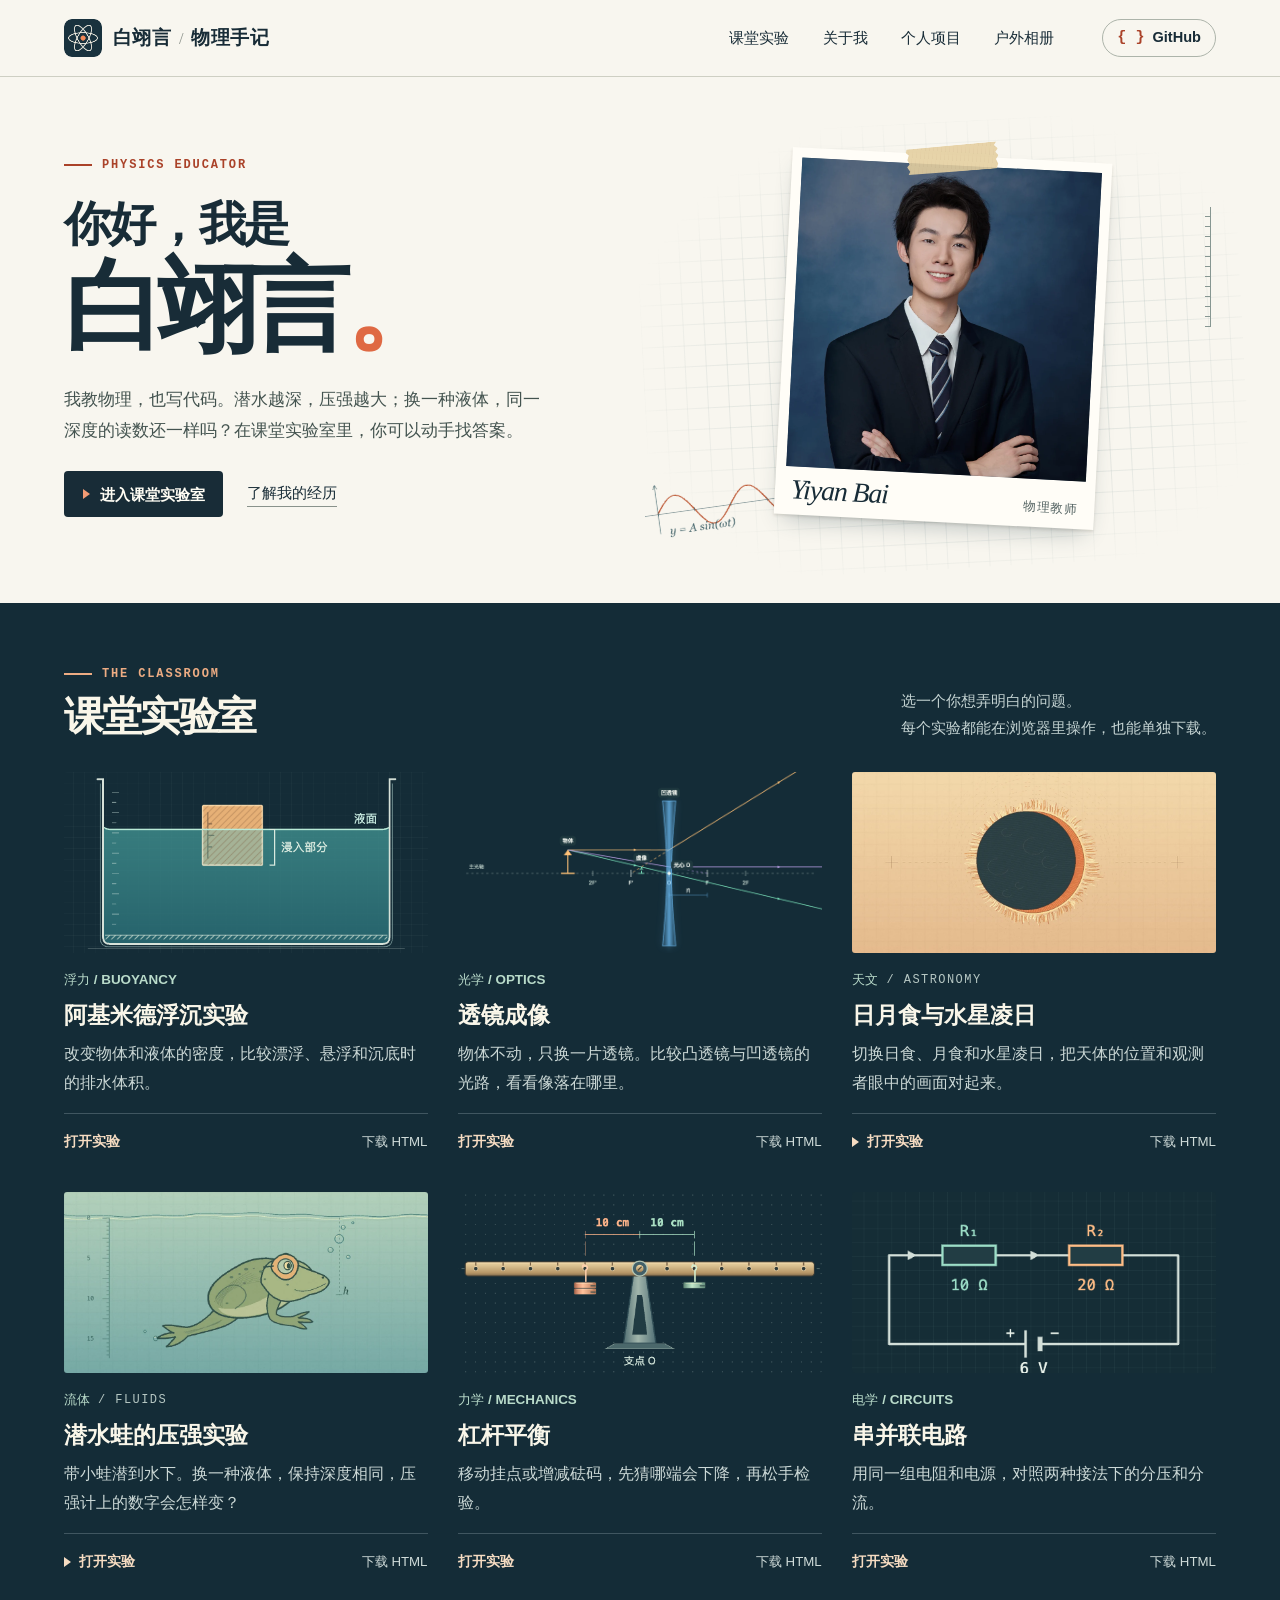
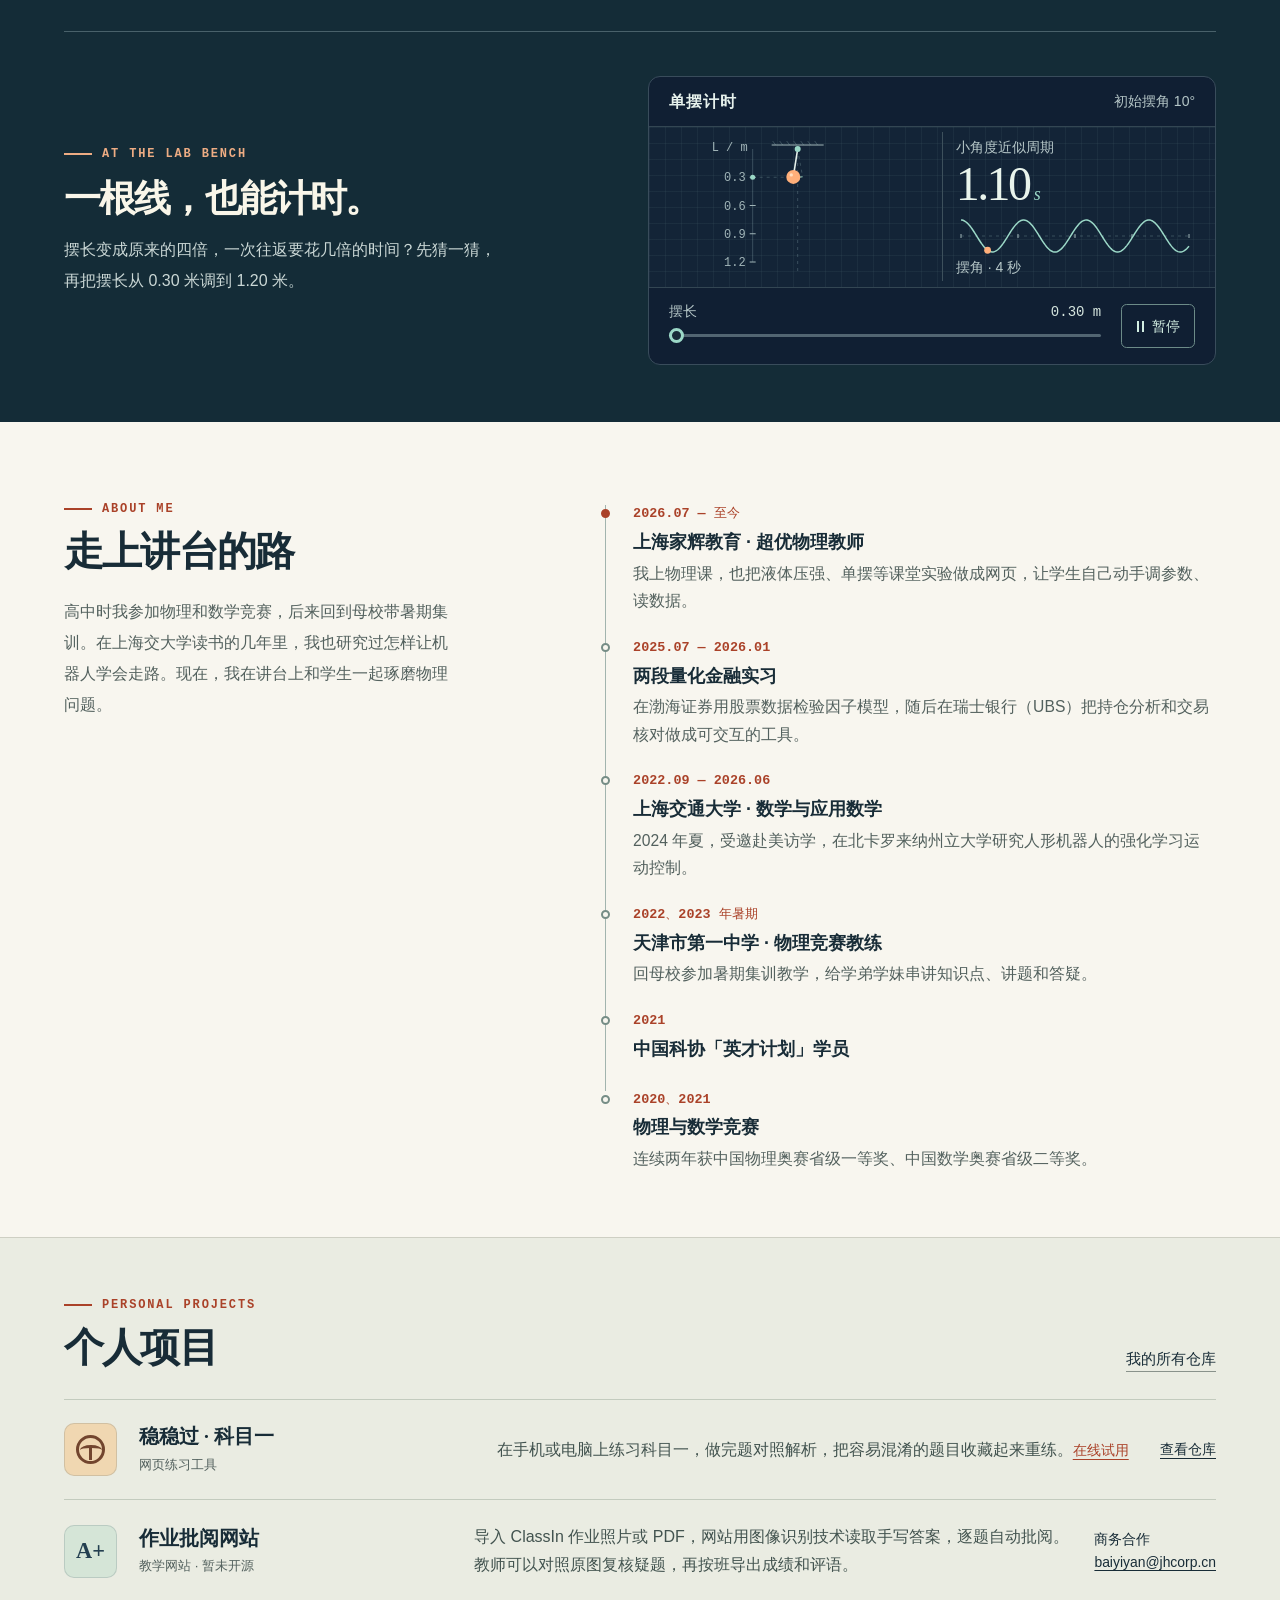
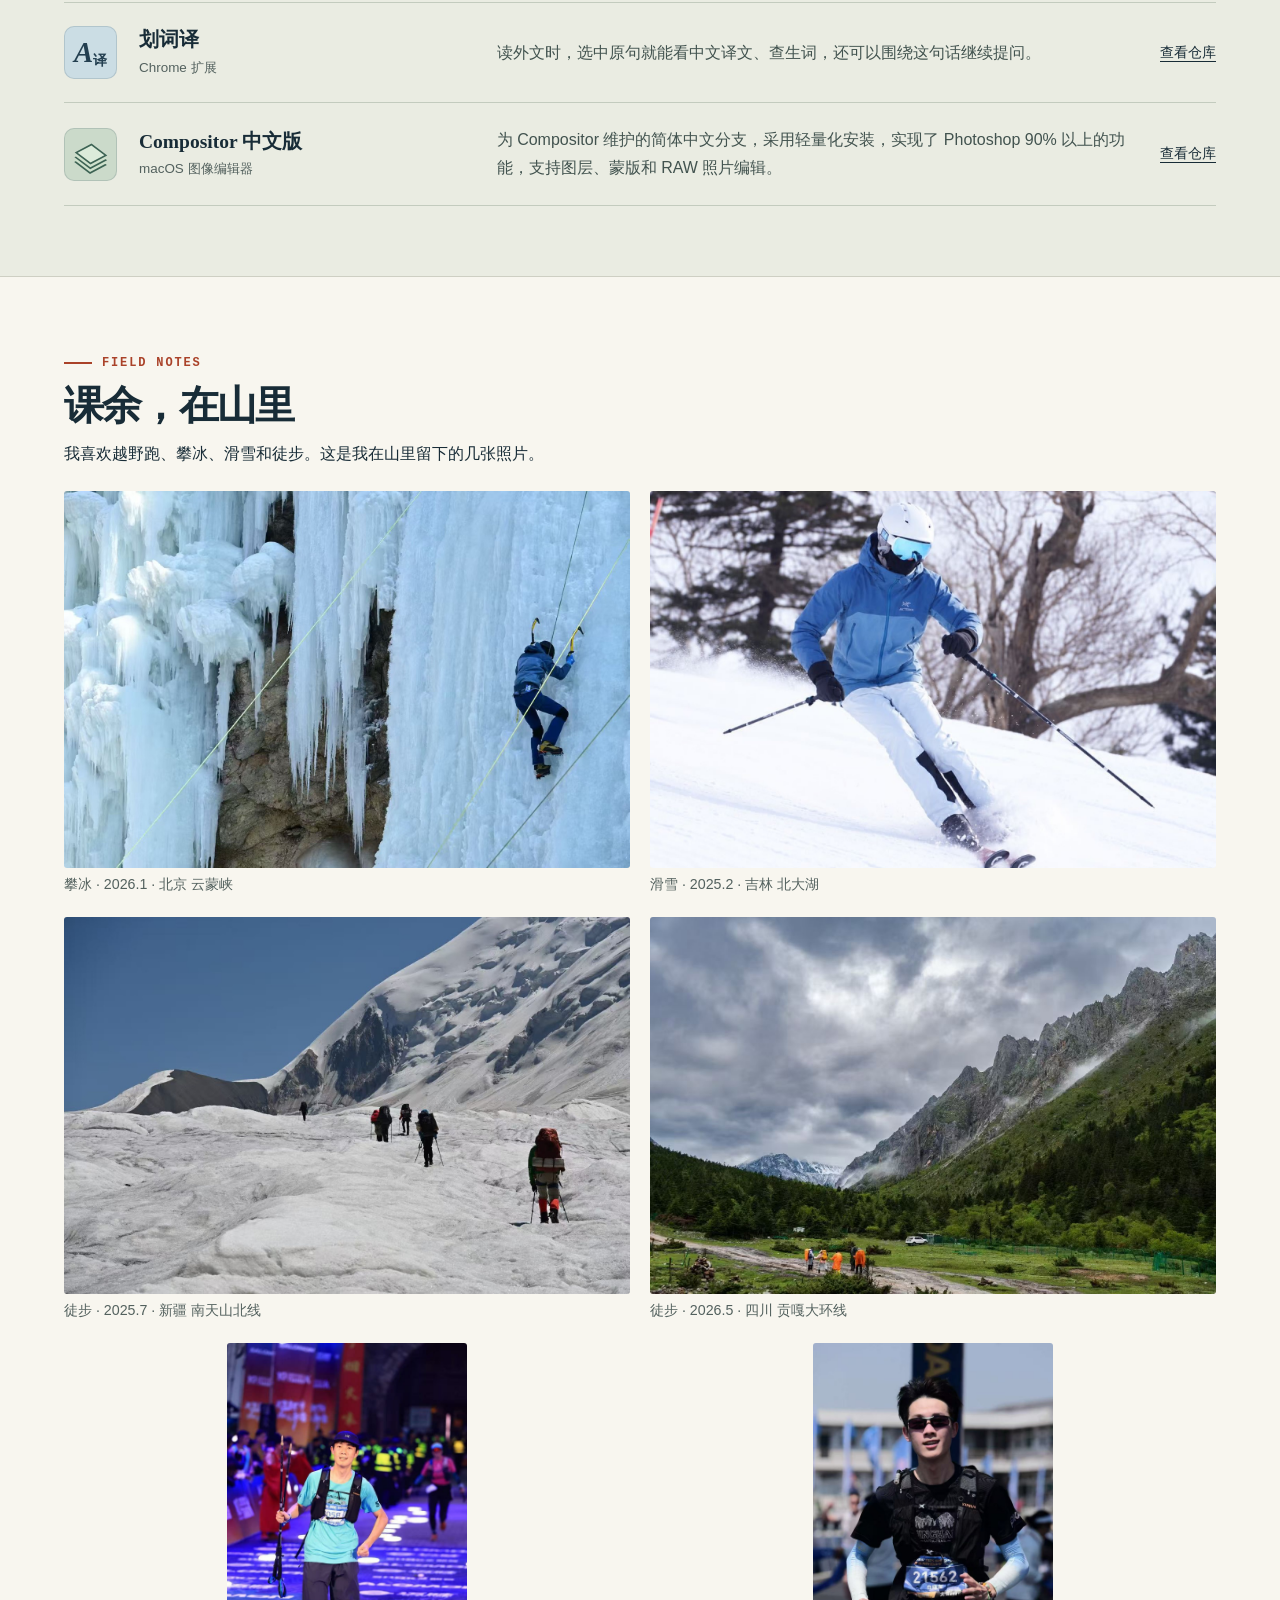
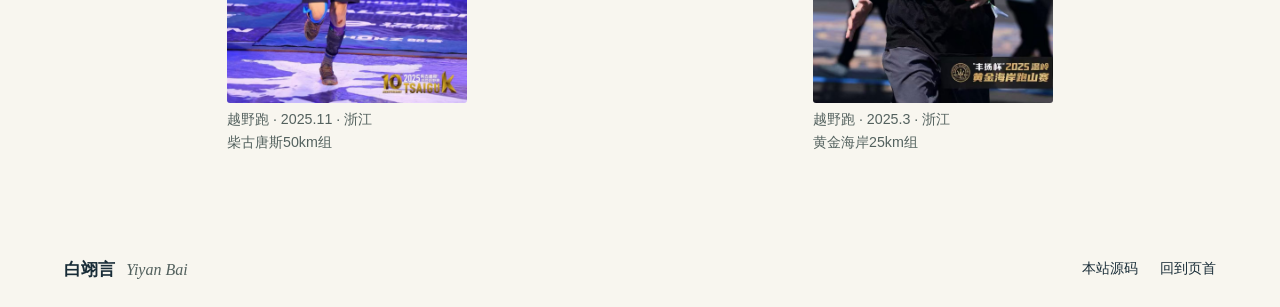
==== commit eb63d714: "将透镜成像光路图与首页预览改为透明背景" ====
--- a/index.html
+++ b/index.html
@@ -47,7 +47,7 @@
         <div class="section-heading"><div><p class="eyebrow"><span class="rule"></span><span lang="en">THE CLASSROOM</span></p><h2 id="lab-title">课堂实验室</h2></div><p>选一个你想弄明白的问题。<br>每个实验都能在浏览器里操作，也能单独下载。</p></div>
         <div class="lab-grid">
           <article class="lab-card"><a class="lab-entry" href="labs/buoyancy.html"><div class="plate"><img src="assets/buoyancy.png" width="800" height="400" loading="lazy" alt="方块漂浮在水槽中，括线标出浸在水面下的部分"></div><div class="lab-info"><p class="topic">浮力 / BUOYANCY</p><h3>阿基米德浮沉实验</h3><p class="summary">改变物体和液体的密度，比较漂浮、悬浮和沉底时的排水体积。</p></div></a><div class="lab-links"><a href="labs/buoyancy.html" aria-label="打开阿基米德浮沉实验">打开实验</a><a href="labs/buoyancy.html" download aria-label="下载阿基米德浮沉实验 HTML">下载 HTML</a></div></article>
-          <article class="lab-card"><a class="lab-entry" href="labs/convex-lens.html"><div class="plate"><img src="assets/convex-lens.png" width="800" height="400" loading="lazy" alt="光线经凹透镜发散，反向延长线交于物体同侧的虚像"></div><div class="lab-info"><p class="topic">光学 / OPTICS</p><h3>透镜成像</h3><p class="summary">物体不动，只换一片透镜。比较凸透镜与凹透镜的光路，看看像落在哪里。</p></div></a><div class="lab-links"><a href="labs/convex-lens.html" aria-label="打开透镜成像">打开实验</a><a href="labs/convex-lens.html" download aria-label="下载透镜成像 HTML">下载 HTML</a></div></article>
+          <article class="lab-card"><a class="lab-entry" href="labs/convex-lens.html"><div class="plate lens-plate"><img src="assets/convex-lens.png" width="800" height="400" loading="lazy" alt="光线经凹透镜发散，反向延长线交于物体同侧的虚像"></div><div class="lab-info"><p class="topic">光学 / OPTICS</p><h3>透镜成像</h3><p class="summary">物体不动，只换一片透镜。比较凸透镜与凹透镜的光路，看看像落在哪里。</p></div></a><div class="lab-links"><a href="labs/convex-lens.html" aria-label="打开透镜成像">打开实验</a><a href="labs/convex-lens.html" download aria-label="下载透镜成像 HTML">下载 HTML</a></div></article>
           <article class="lab-card"><a class="lab-entry" href="labs/celestial-shadows.html"><div class="plate"><img src="assets/eclipse.webp" width="800" height="400" alt="太阳被天体遮挡时留下的一圈日光" decoding="async"></div><div class="lab-info"><p class="topic">天文 <span lang="en">/ ASTRONOMY</span></p><h3>日月食与水星凌日</h3><p class="summary">切换日食、月食和水星凌日，把天体的位置和观测者眼中的画面对起来。</p></div></a><div class="lab-links"><a href="labs/celestial-shadows.html" aria-label="打开日月食与水星凌日实验"><span class="play-glyph" aria-hidden="true"></span>打开实验</a><a href="labs/celestial-shadows.html" download aria-label="下载日月食与水星凌日 HTML">下载 HTML</a></div></article>
           <article class="lab-card"><a class="lab-entry" href="labs/diving-frog.html"><div class="plate"><img src="assets/frog.webp" width="800" height="400" alt="潜水蛙游在带有深度标尺的水下" decoding="async"></div><div class="lab-info"><p class="topic">流体 <span lang="en">/ FLUIDS</span></p><h3>潜水蛙的压强实验</h3><p class="summary">带小蛙潜到水下。换一种液体，保持深度相同，压强计上的数字会怎样变？</p></div></a><div class="lab-links"><a href="labs/diving-frog.html" aria-label="打开潜水蛙的压强实验"><span class="play-glyph" aria-hidden="true"></span>打开实验</a><a href="labs/diving-frog.html" download aria-label="下载潜水蛙的压强实验 HTML">下载 HTML</a></div></article>
           <article class="lab-card"><a class="lab-entry" href="labs/lever.html"><div class="plate"><img src="assets/lever.png" width="800" height="400" loading="lazy" alt="杠杆平衡实验示意图"></div><div class="lab-info"><p class="topic">力学 / MECHANICS</p><h3>杠杆平衡</h3><p class="summary">移动挂点或增减砝码，先猜哪端会下降，再松手检验。</p></div></a><div class="lab-links"><a href="labs/lever.html" aria-label="打开杠杆平衡">打开实验</a><a href="labs/lever.html" download aria-label="下载杠杆平衡 HTML">下载 HTML</a></div></article>
--- a/style.css
+++ b/style.css
@@ -77,6 +77,7 @@
 .lab-card { min-width: 0; display: flex; flex-direction: column; }
 .lab-entry { display: block; flex: 1; }
 .plate { overflow: hidden; background: #73928b; border-radius: 3px; }
+.lens-plate { background: transparent; }
 .plate img { width: 100%; height: auto; aspect-ratio: 2; object-fit: cover; transition: transform .32s ease; }
 .lab-entry:hover img { transform: scale(1.035); }
 .lab-entry:hover h3 { color: #f4bd94; }
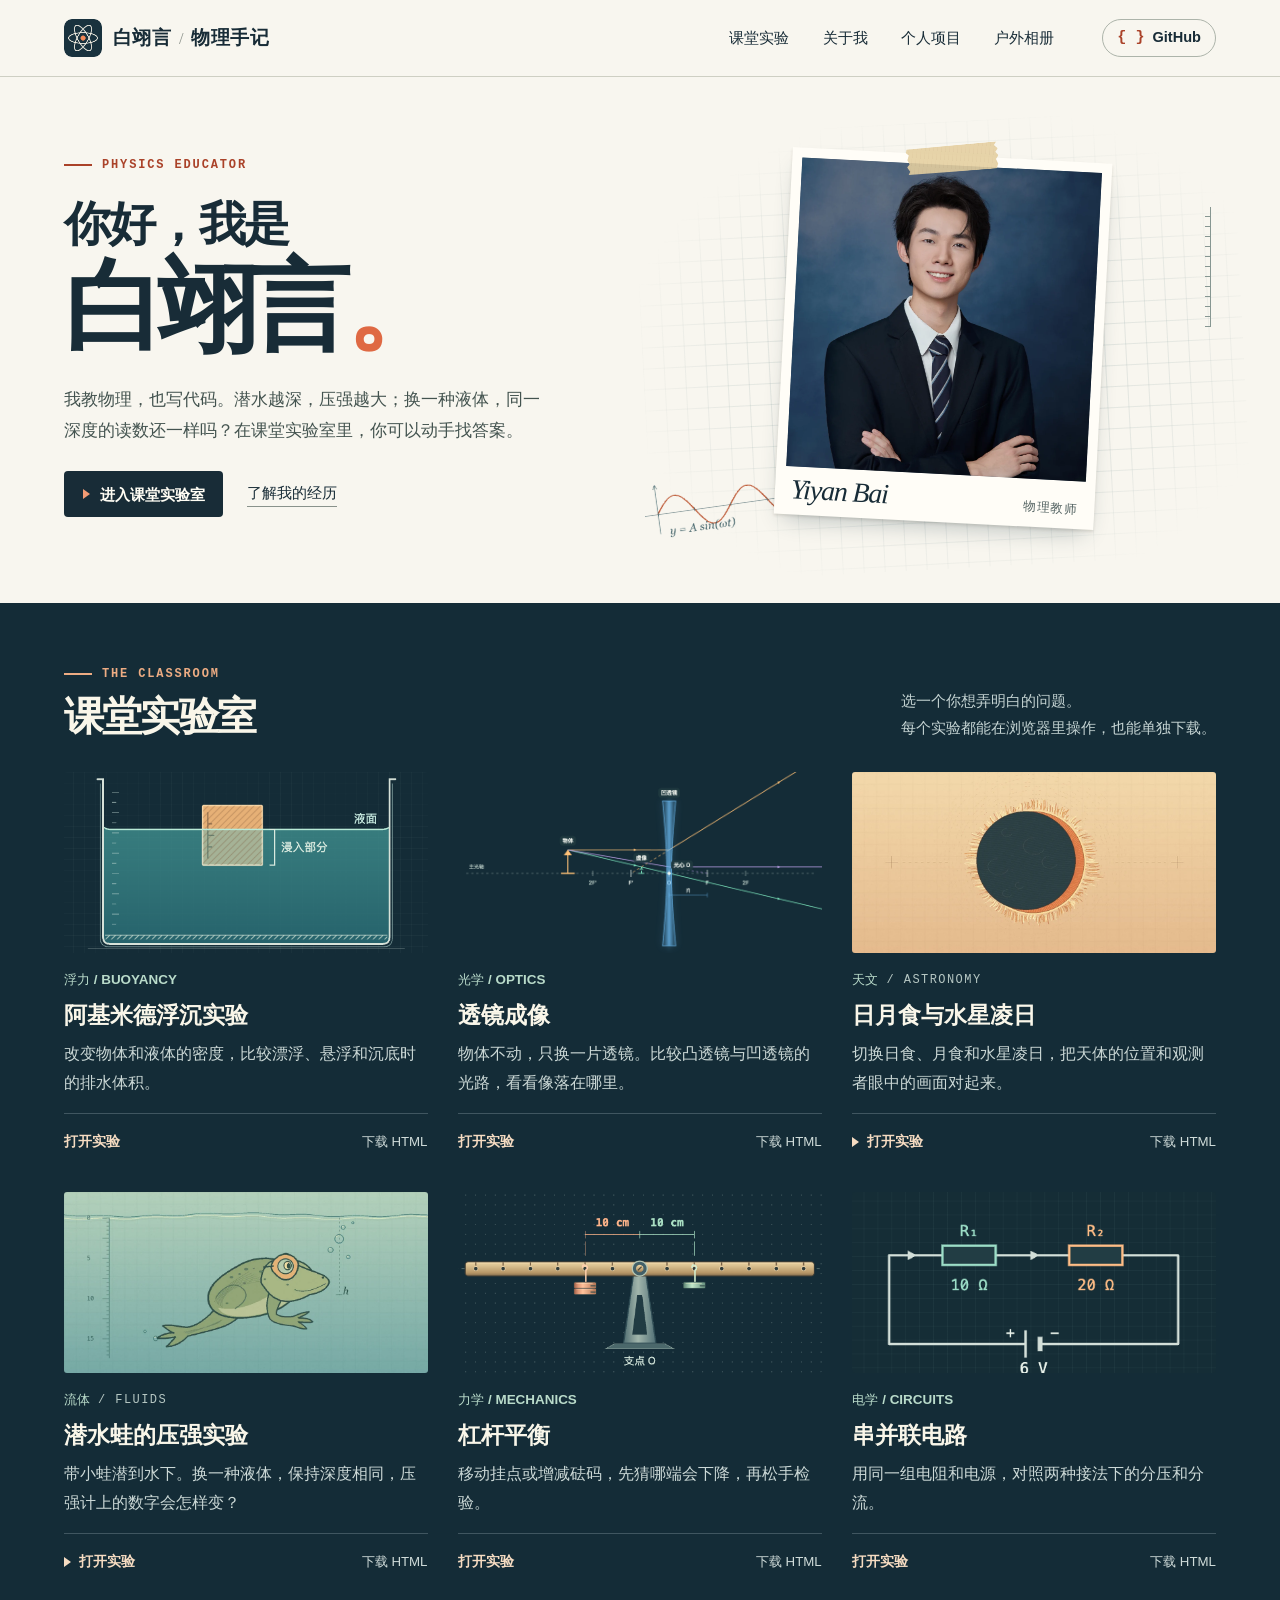
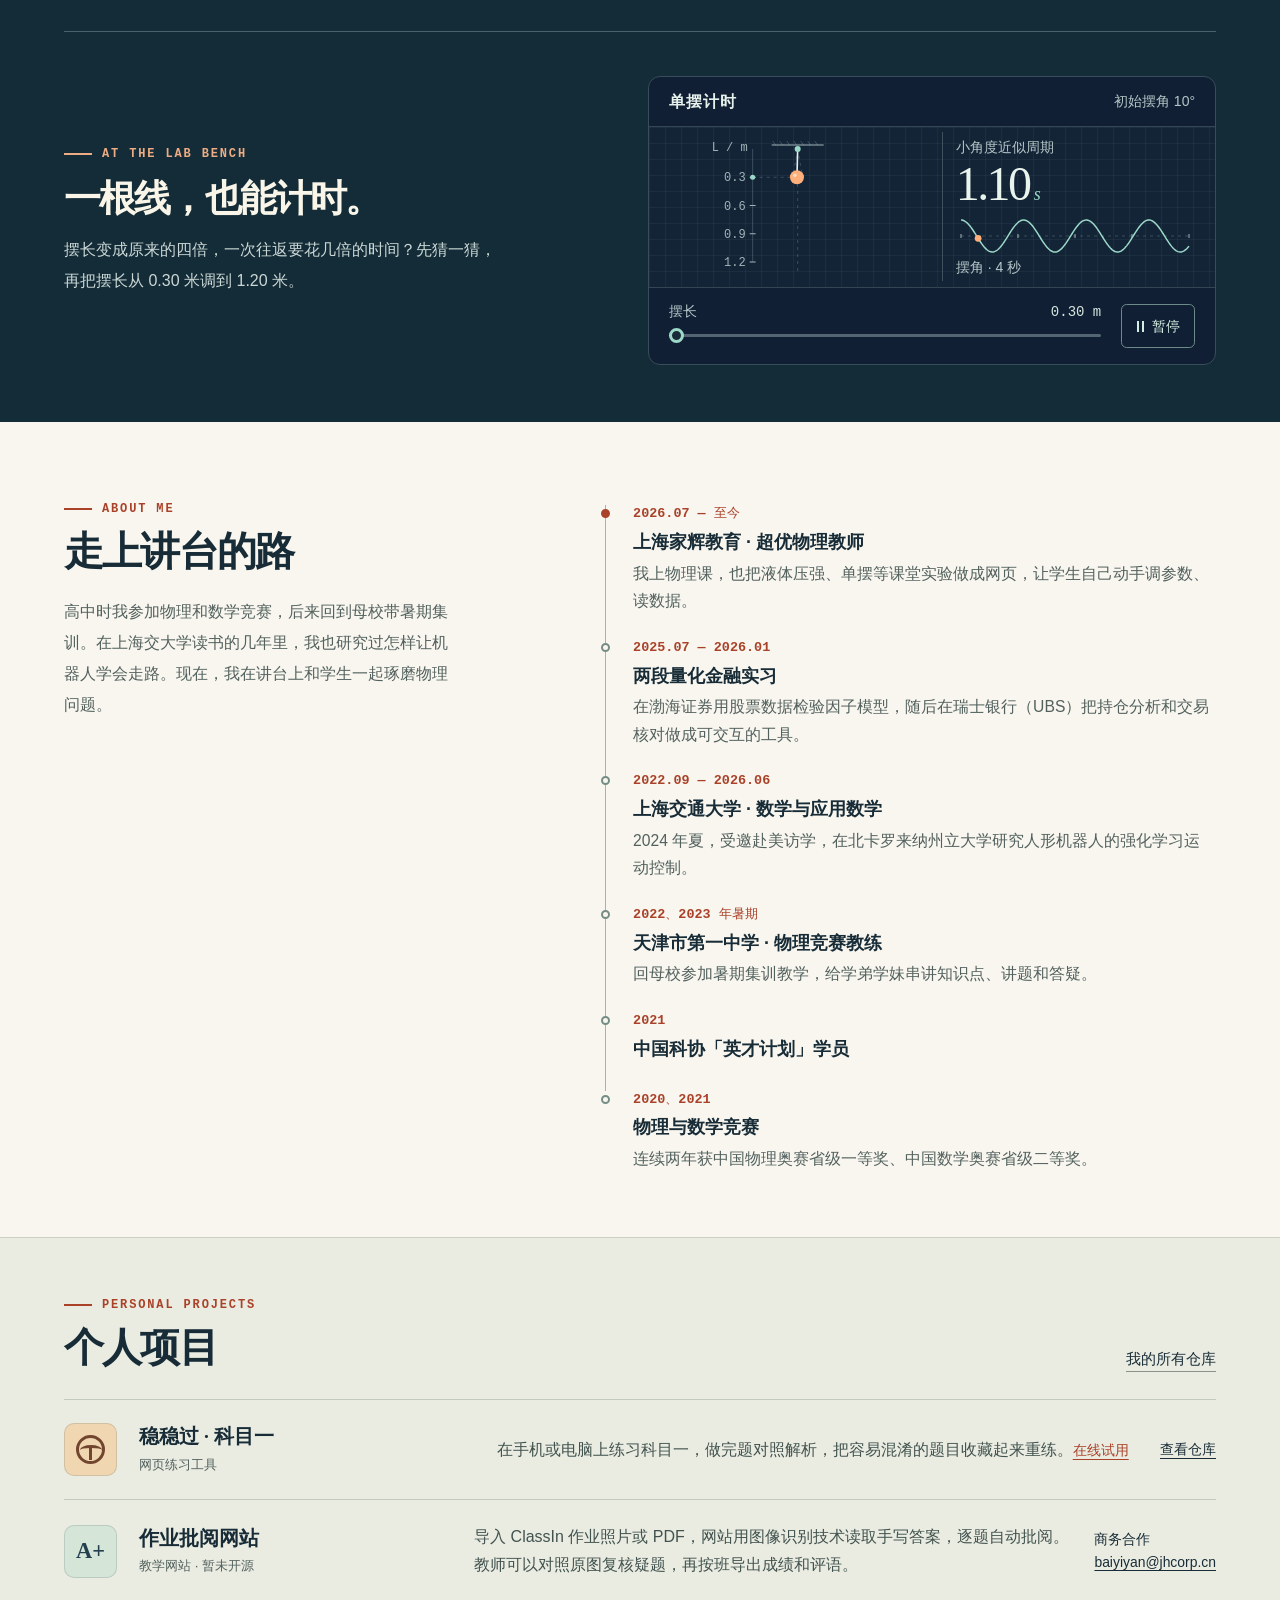
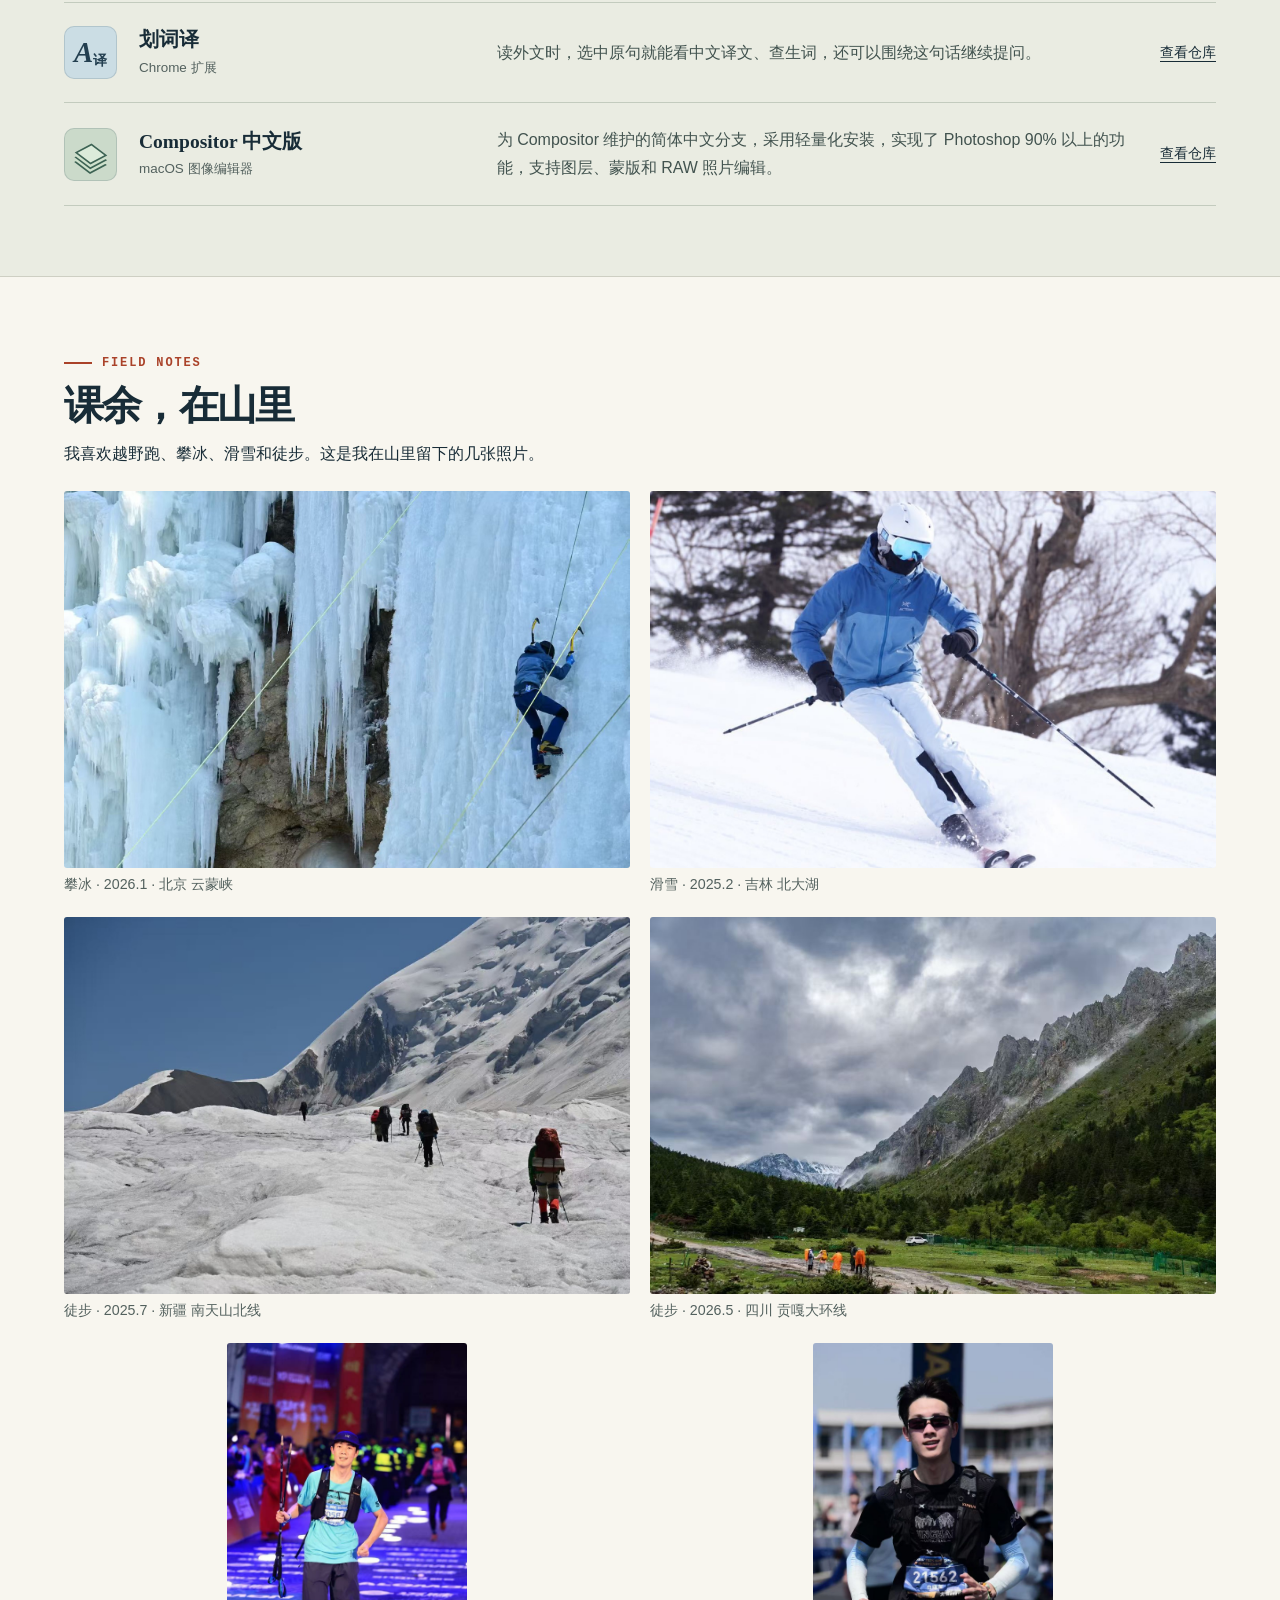
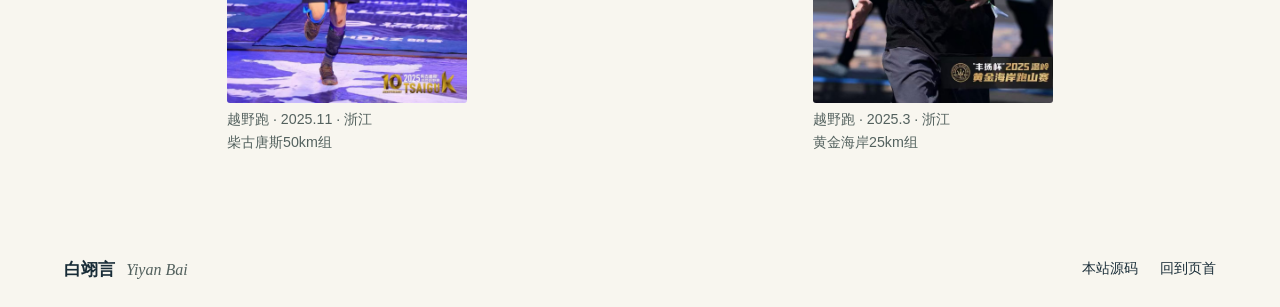
==== commit a76cbe17: "更新首页透镜卡片资源地址以显示透明截图" ====
--- a/index.html
+++ b/index.html
@@ -12,7 +12,7 @@
   <meta property="og:url" content="https://qidian2022.github.io/">
   <title>白翊言的物理手记 · Yiyan Bai</title>
   <link rel="icon" type="image/png" href="assets/orbit.png">
-  <link rel="stylesheet" href="style.css">
+  <link rel="stylesheet" href="style.css?v=d47d6835">
   <link rel="stylesheet" href="instrument.css">
   <script src="instrument.js" defer></script>
 </head>
@@ -47,7 +47,7 @@
         <div class="section-heading"><div><p class="eyebrow"><span class="rule"></span><span lang="en">THE CLASSROOM</span></p><h2 id="lab-title">课堂实验室</h2></div><p>选一个你想弄明白的问题。<br>每个实验都能在浏览器里操作，也能单独下载。</p></div>
         <div class="lab-grid">
           <article class="lab-card"><a class="lab-entry" href="labs/buoyancy.html"><div class="plate"><img src="assets/buoyancy.png" width="800" height="400" loading="lazy" alt="方块漂浮在水槽中，括线标出浸在水面下的部分"></div><div class="lab-info"><p class="topic">浮力 / BUOYANCY</p><h3>阿基米德浮沉实验</h3><p class="summary">改变物体和液体的密度，比较漂浮、悬浮和沉底时的排水体积。</p></div></a><div class="lab-links"><a href="labs/buoyancy.html" aria-label="打开阿基米德浮沉实验">打开实验</a><a href="labs/buoyancy.html" download aria-label="下载阿基米德浮沉实验 HTML">下载 HTML</a></div></article>
-          <article class="lab-card"><a class="lab-entry" href="labs/convex-lens.html"><div class="plate lens-plate"><img src="assets/convex-lens.png" width="800" height="400" loading="lazy" alt="光线经凹透镜发散，反向延长线交于物体同侧的虚像"></div><div class="lab-info"><p class="topic">光学 / OPTICS</p><h3>透镜成像</h3><p class="summary">物体不动，只换一片透镜。比较凸透镜与凹透镜的光路，看看像落在哪里。</p></div></a><div class="lab-links"><a href="labs/convex-lens.html" aria-label="打开透镜成像">打开实验</a><a href="labs/convex-lens.html" download aria-label="下载透镜成像 HTML">下载 HTML</a></div></article>
+          <article class="lab-card"><a class="lab-entry" href="labs/convex-lens.html"><div class="plate lens-plate"><img src="assets/convex-lens.png?v=83b80b16" width="800" height="400" loading="lazy" alt="光线经凹透镜发散，反向延长线交于物体同侧的虚像"></div><div class="lab-info"><p class="topic">光学 / OPTICS</p><h3>透镜成像</h3><p class="summary">物体不动，只换一片透镜。比较凸透镜与凹透镜的光路，看看像落在哪里。</p></div></a><div class="lab-links"><a href="labs/convex-lens.html" aria-label="打开透镜成像">打开实验</a><a href="labs/convex-lens.html" download aria-label="下载透镜成像 HTML">下载 HTML</a></div></article>
           <article class="lab-card"><a class="lab-entry" href="labs/celestial-shadows.html"><div class="plate"><img src="assets/eclipse.webp" width="800" height="400" alt="太阳被天体遮挡时留下的一圈日光" decoding="async"></div><div class="lab-info"><p class="topic">天文 <span lang="en">/ ASTRONOMY</span></p><h3>日月食与水星凌日</h3><p class="summary">切换日食、月食和水星凌日，把天体的位置和观测者眼中的画面对起来。</p></div></a><div class="lab-links"><a href="labs/celestial-shadows.html" aria-label="打开日月食与水星凌日实验"><span class="play-glyph" aria-hidden="true"></span>打开实验</a><a href="labs/celestial-shadows.html" download aria-label="下载日月食与水星凌日 HTML">下载 HTML</a></div></article>
           <article class="lab-card"><a class="lab-entry" href="labs/diving-frog.html"><div class="plate"><img src="assets/frog.webp" width="800" height="400" alt="潜水蛙游在带有深度标尺的水下" decoding="async"></div><div class="lab-info"><p class="topic">流体 <span lang="en">/ FLUIDS</span></p><h3>潜水蛙的压强实验</h3><p class="summary">带小蛙潜到水下。换一种液体，保持深度相同，压强计上的数字会怎样变？</p></div></a><div class="lab-links"><a href="labs/diving-frog.html" aria-label="打开潜水蛙的压强实验"><span class="play-glyph" aria-hidden="true"></span>打开实验</a><a href="labs/diving-frog.html" download aria-label="下载潜水蛙的压强实验 HTML">下载 HTML</a></div></article>
           <article class="lab-card"><a class="lab-entry" href="labs/lever.html"><div class="plate"><img src="assets/lever.png" width="800" height="400" loading="lazy" alt="杠杆平衡实验示意图"></div><div class="lab-info"><p class="topic">力学 / MECHANICS</p><h3>杠杆平衡</h3><p class="summary">移动挂点或增减砝码，先猜哪端会下降，再松手检验。</p></div></a><div class="lab-links"><a href="labs/lever.html" aria-label="打开杠杆平衡">打开实验</a><a href="labs/lever.html" download aria-label="下载杠杆平衡 HTML">下载 HTML</a></div></article>
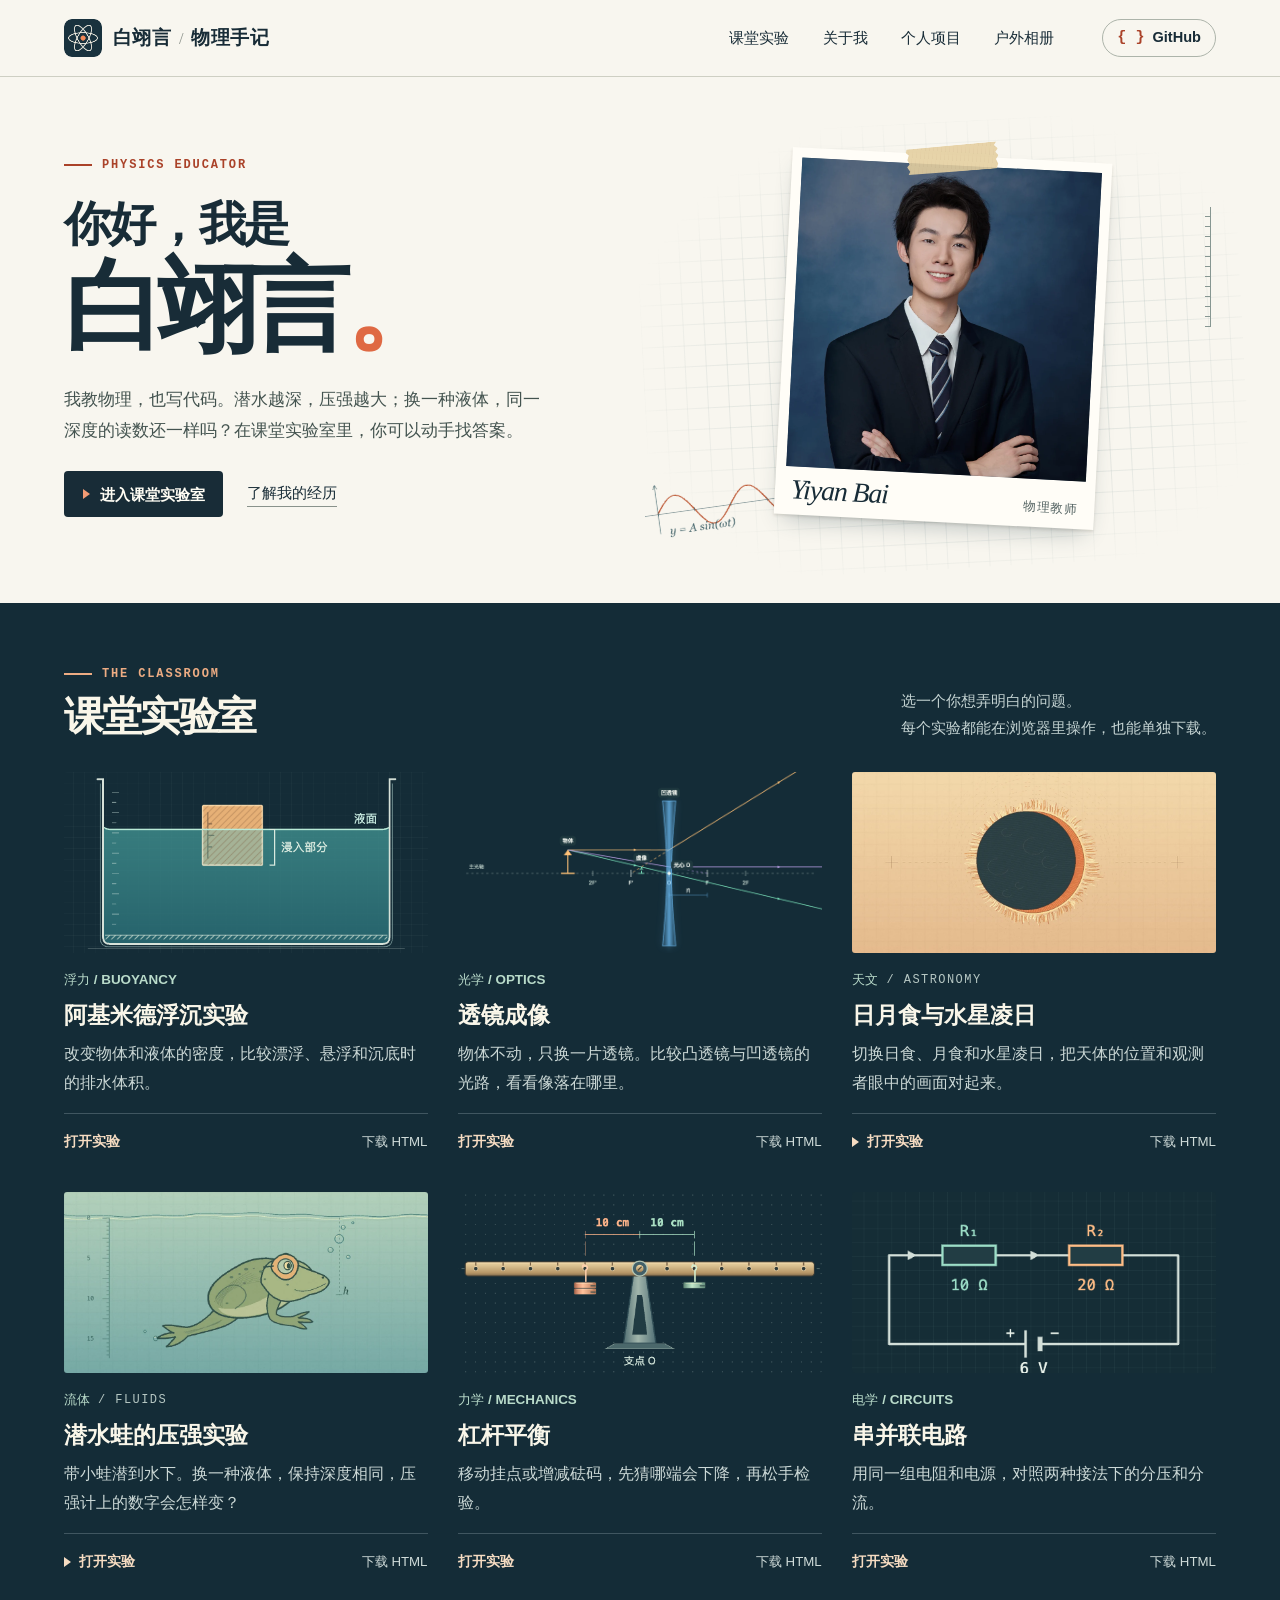
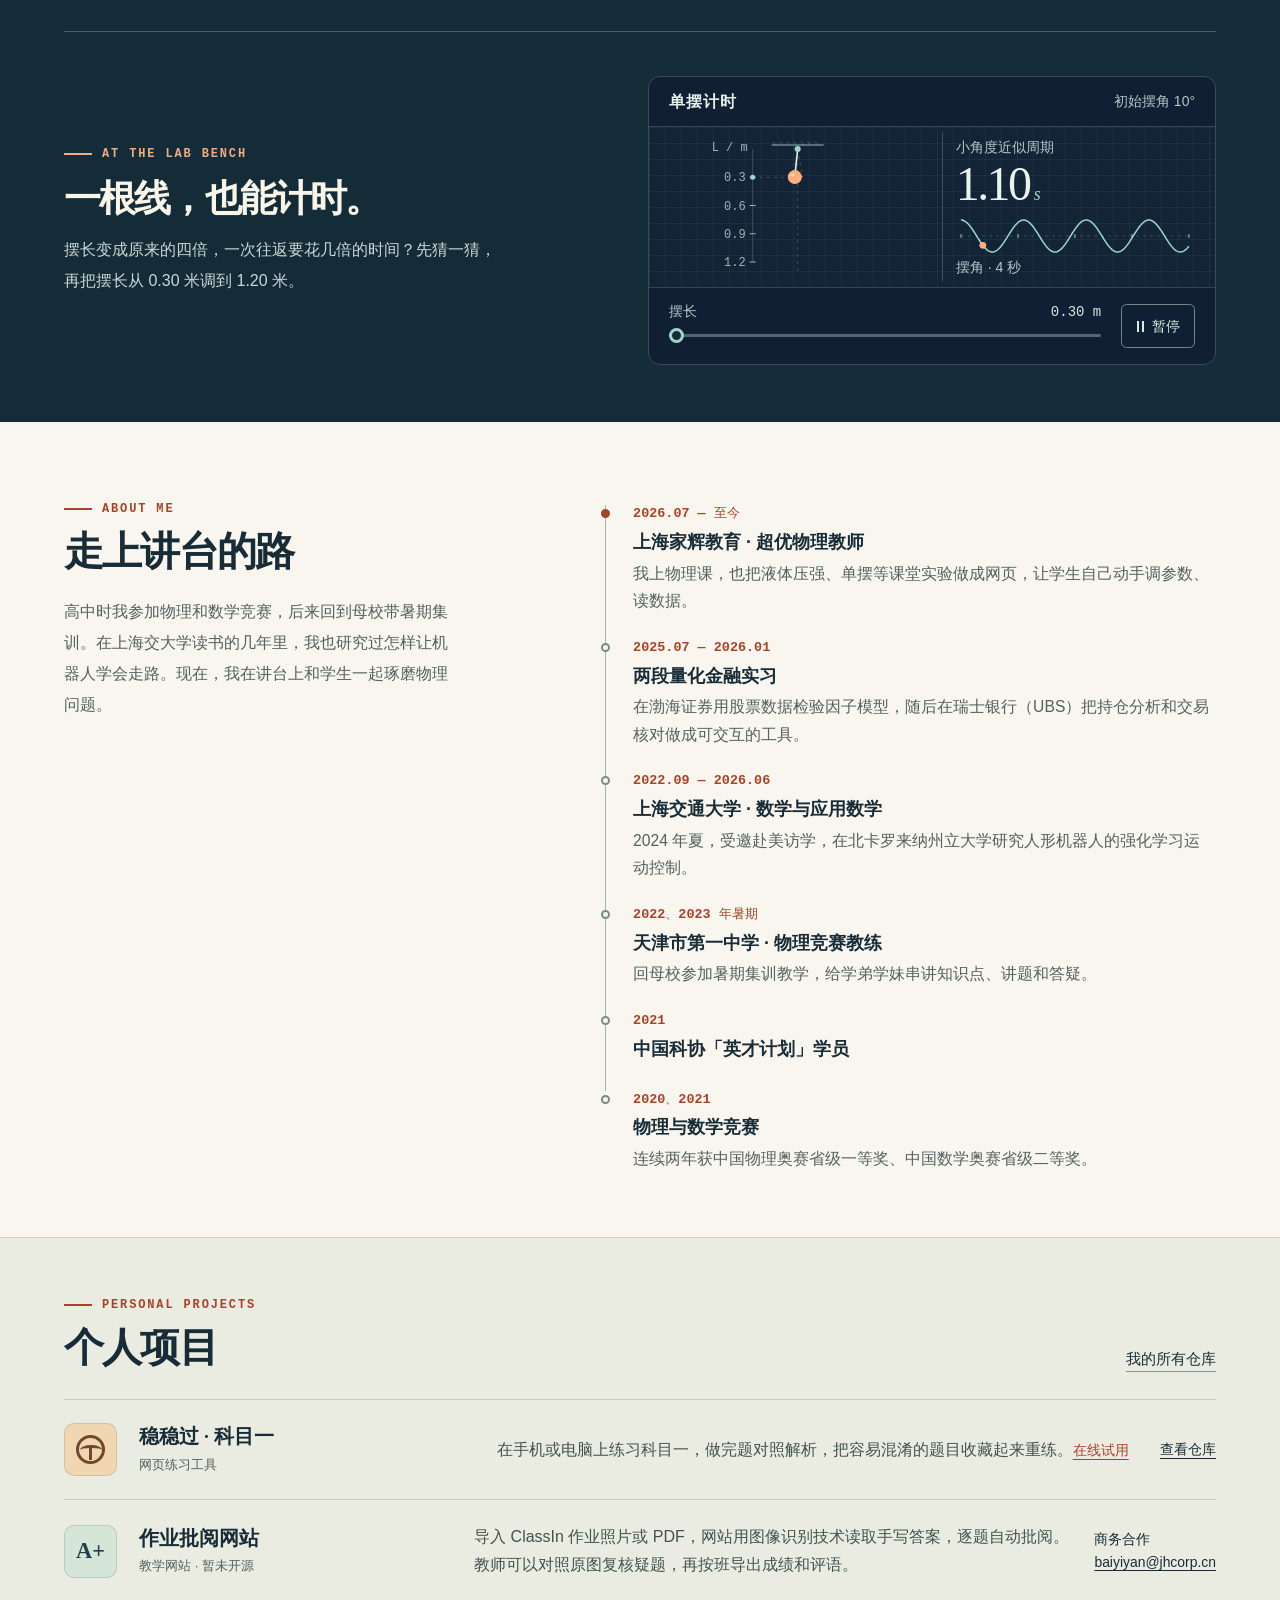
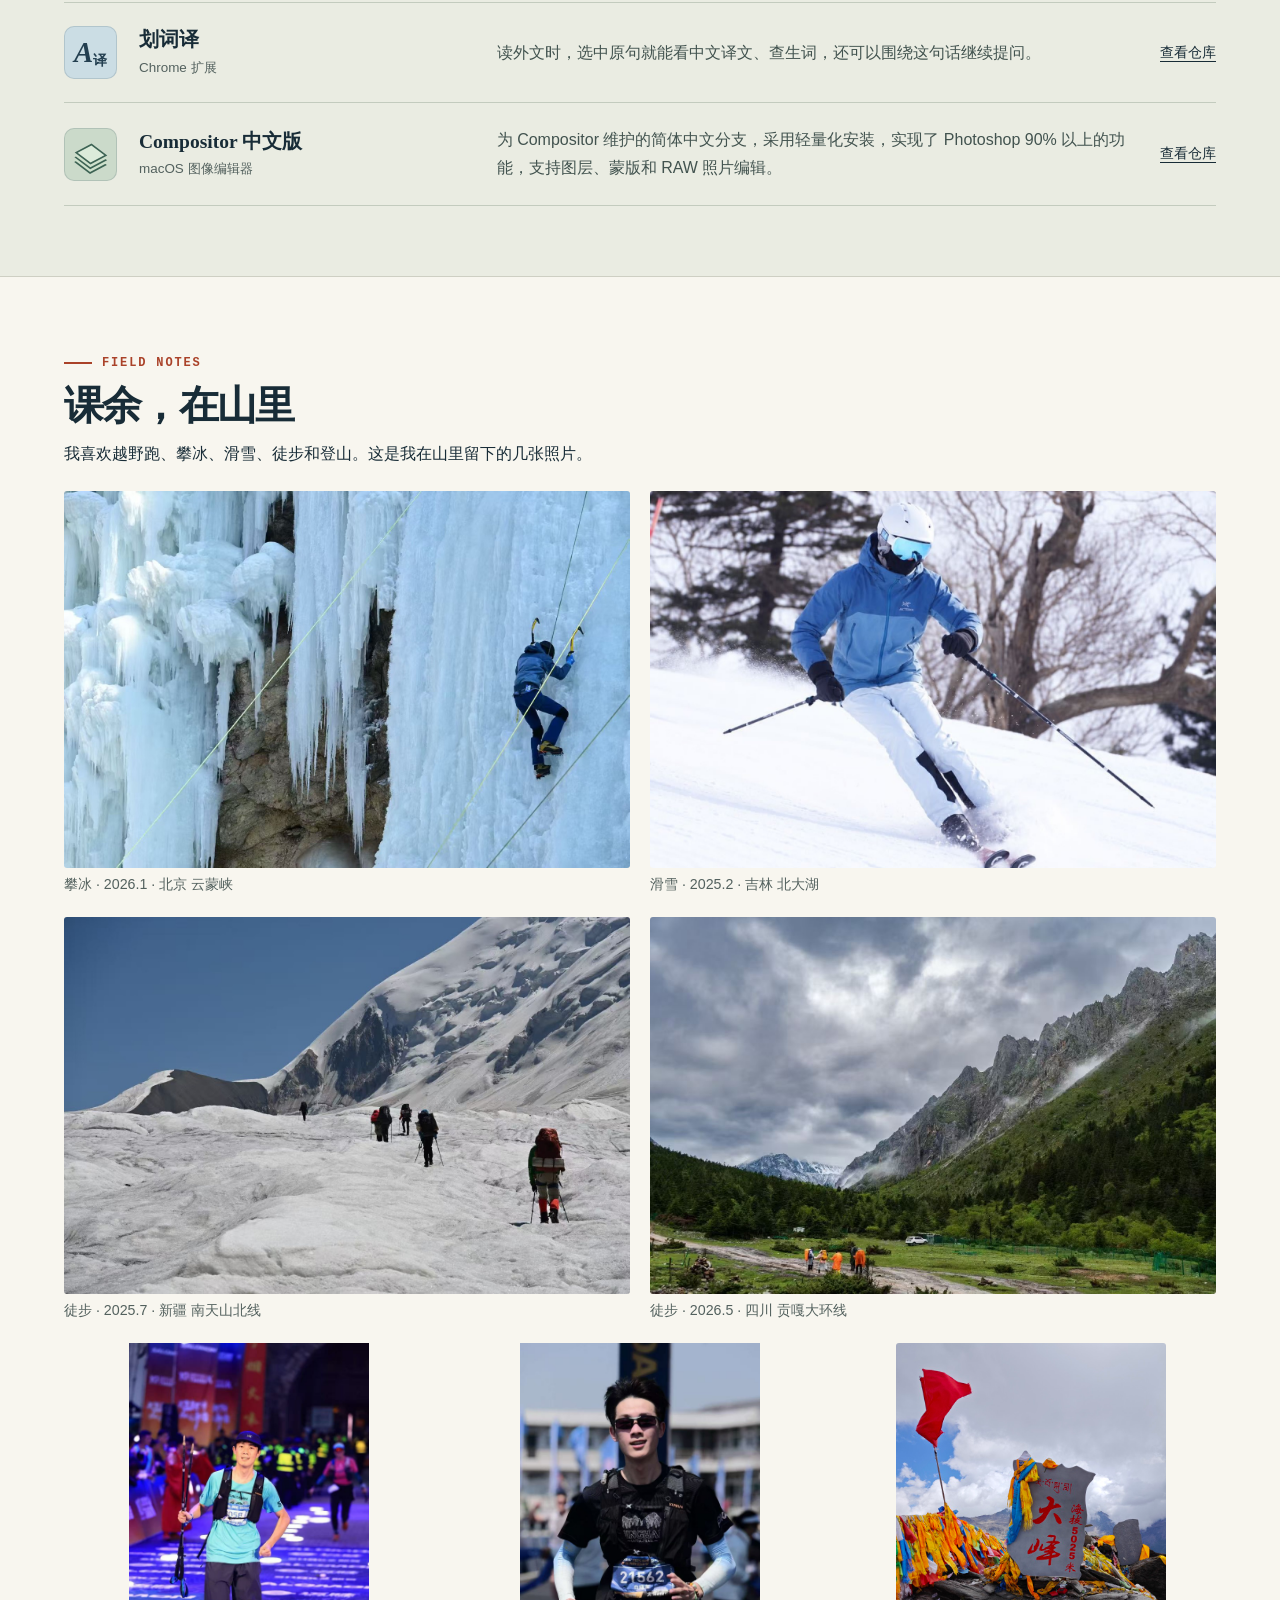
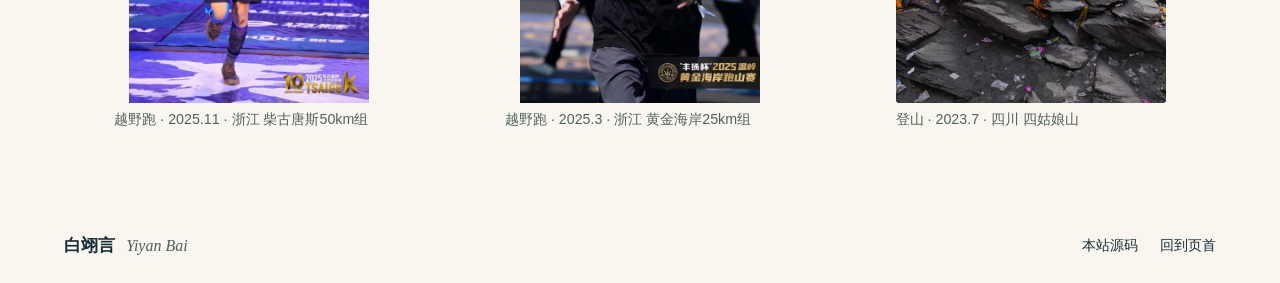
==== commit 83c46101: "在户外相册末排加入四姑娘山大峰登山照" ====
--- a/index.html
+++ b/index.html
@@ -12,7 +12,7 @@
   <meta property="og:url" content="https://qidian2022.github.io/">
   <title>白翊言的物理手记 · Yiyan Bai</title>
   <link rel="icon" type="image/png" href="assets/orbit.png">
-  <link rel="stylesheet" href="style.css?v=d47d6835">
+  <link rel="stylesheet" href="style.css?v=24d191e3">
   <link rel="stylesheet" href="instrument.css">
   <script src="instrument.js" defer></script>
 </head>
@@ -75,14 +75,15 @@
       </div></div></section>
     <section class="outdoors" id="outdoors" aria-labelledby="outdoor-title"><div class="wrap">
       <div class="section-heading"><div><p class="eyebrow"><span class="rule"></span><span lang="en">FIELD NOTES</span></p><h2 id="outdoor-title">课余，在山里</h2></div></div>
-      <p>我喜欢越野跑、攀冰、滑雪和徒步。这是我在山里留下的几张照片。</p>
+      <p>我喜欢越野跑、攀冰、滑雪、徒步和登山。这是我在山里留下的几张照片。</p>
       <div class="photo-grid">
         <figure><img src="assets/ice.jpg" alt="攀登者系着保护绳，用冰镐攀上蓝色冰壁" loading="lazy"><figcaption>攀冰 · 2026.1 · 北京 云蒙峡</figcaption></figure>
         <figure><img src="assets/ski.jpg" alt="穿蓝色外套的滑雪者在雪坡上转弯" loading="lazy"><figcaption>滑雪 · 2025.2 · 吉林 北大湖</figcaption></figure>
         <figure><img src="assets/glacier.jpg" alt="背着行囊的队伍沿雪地向山峰前行" loading="lazy"><figcaption>徒步 · 2025.7 · 新疆 南天山北线</figcaption></figure>
         <figure><img src="assets/valley.jpg" alt="徒步者沿山谷小路走向云雾中的群山" loading="lazy"><figcaption>徒步 · 2026.5 · 四川 贡嘎大环线</figcaption></figure>
-        <figure class="trail-photo"><img src="assets/trail-tsaigu.jpg" alt="越野跑选手手持折叠跑杖，跑过灯光照亮的赛道" loading="lazy"><figcaption>越野跑 · 2025.11 · 浙江 <span class="race-name">柴古唐斯50km组</span></figcaption></figure>
-        <figure class="trail-photo"><img src="assets/trail-wenling.jpg" alt="越野跑选手戴着墨镜，身穿补给背心和号码布奔跑" loading="lazy"><figcaption>越野跑 · 2025.3 · 浙江 <span class="race-name">黄金海岸25km组</span></figcaption></figure>
+        <figure class="portrait-photo"><img src="assets/trail-tsaigu.jpg" alt="越野跑选手手持折叠跑杖，跑过灯光照亮的赛道" loading="lazy"><figcaption>越野跑 · 2025.11 · 浙江 <span class="race-name">柴古唐斯50km组</span></figcaption></figure>
+        <figure class="portrait-photo"><img src="assets/trail-wenling.jpg" alt="越野跑选手戴着墨镜，身穿补给背心和号码布奔跑" loading="lazy"><figcaption>越野跑 · 2025.3 · 浙江 <span class="race-name">黄金海岸25km组</span></figcaption></figure>
+        <figure class="portrait-photo"><img src="assets/siguniang-dafeng.jpg" alt="四姑娘山大峰的峰顶石碑，碑上写着海拔 5025 米，旁边系着经幡" width="768" height="1024" loading="lazy"><figcaption>登山 · 2023.7 · 四川 四姑娘山</figcaption></figure>
       </div></div></section>
   </main>
   <footer><div class="wrap foot-inner"><span>白翊言 <i lang="en">Yiyan Bai</i></span><div><a href="https://github.com/qidian2022/qidian2022.github.io">本站源码</a><a href="#top">回到页首</a></div></div></footer>
--- a/style.css
+++ b/style.css
@@ -87,15 +87,17 @@
 .grade { background: #d5e5d7; font: 700 1.4rem var(--serif); }
 .outdoors { padding: clamp(42px, 6vw, 78px) 0; }
 .outdoors .section-heading { margin-bottom: 10px; }
-.photo-grid { display: grid; grid-template-columns: repeat(2,minmax(0,1fr)); gap: 20px; margin-top: 24px; }
+.photo-grid { display: grid; grid-template-columns: repeat(6,minmax(0,1fr)); gap: 20px; margin-top: 24px; }
+.photo-grid > figure { grid-column: span 3; }
 .photo-grid img { width: 100%; aspect-ratio: 3/2; object-fit: cover; border-radius: 3px; }
-.photo-grid .trail-photo { width: min(100%, 240px); justify-self: center; }
-.photo-grid .trail-photo img { aspect-ratio: 2/3; object-fit: contain; }
-.trail-photo .race-name { display: inline-block; }
+.photo-grid .portrait-photo { grid-column: span 2; width: min(100%, 270px); justify-self: center; }
+.photo-grid .portrait-photo img { height: auto; aspect-ratio: 3/4; object-fit: contain; }
+.portrait-photo .race-name { display: inline-block; }
 .photo-grid figcaption { margin-top: 5px; color: var(--muted); font-size: .89rem; }
 @media (max-width: 680px) {
   .contact { grid-column: 2 / -1; }
   .photo-grid { grid-template-columns: 1fr; }
+  .photo-grid > figure, .photo-grid .portrait-photo { grid-column: 1; }
 }
 .topic { display: flex; align-items: center; gap: .5rem; font-weight: 550; font-size: .84rem; color: var(--mint); }
 .topic span { font: .75rem var(--mono); letter-spacing: .12em; color: #b6c7c3; }
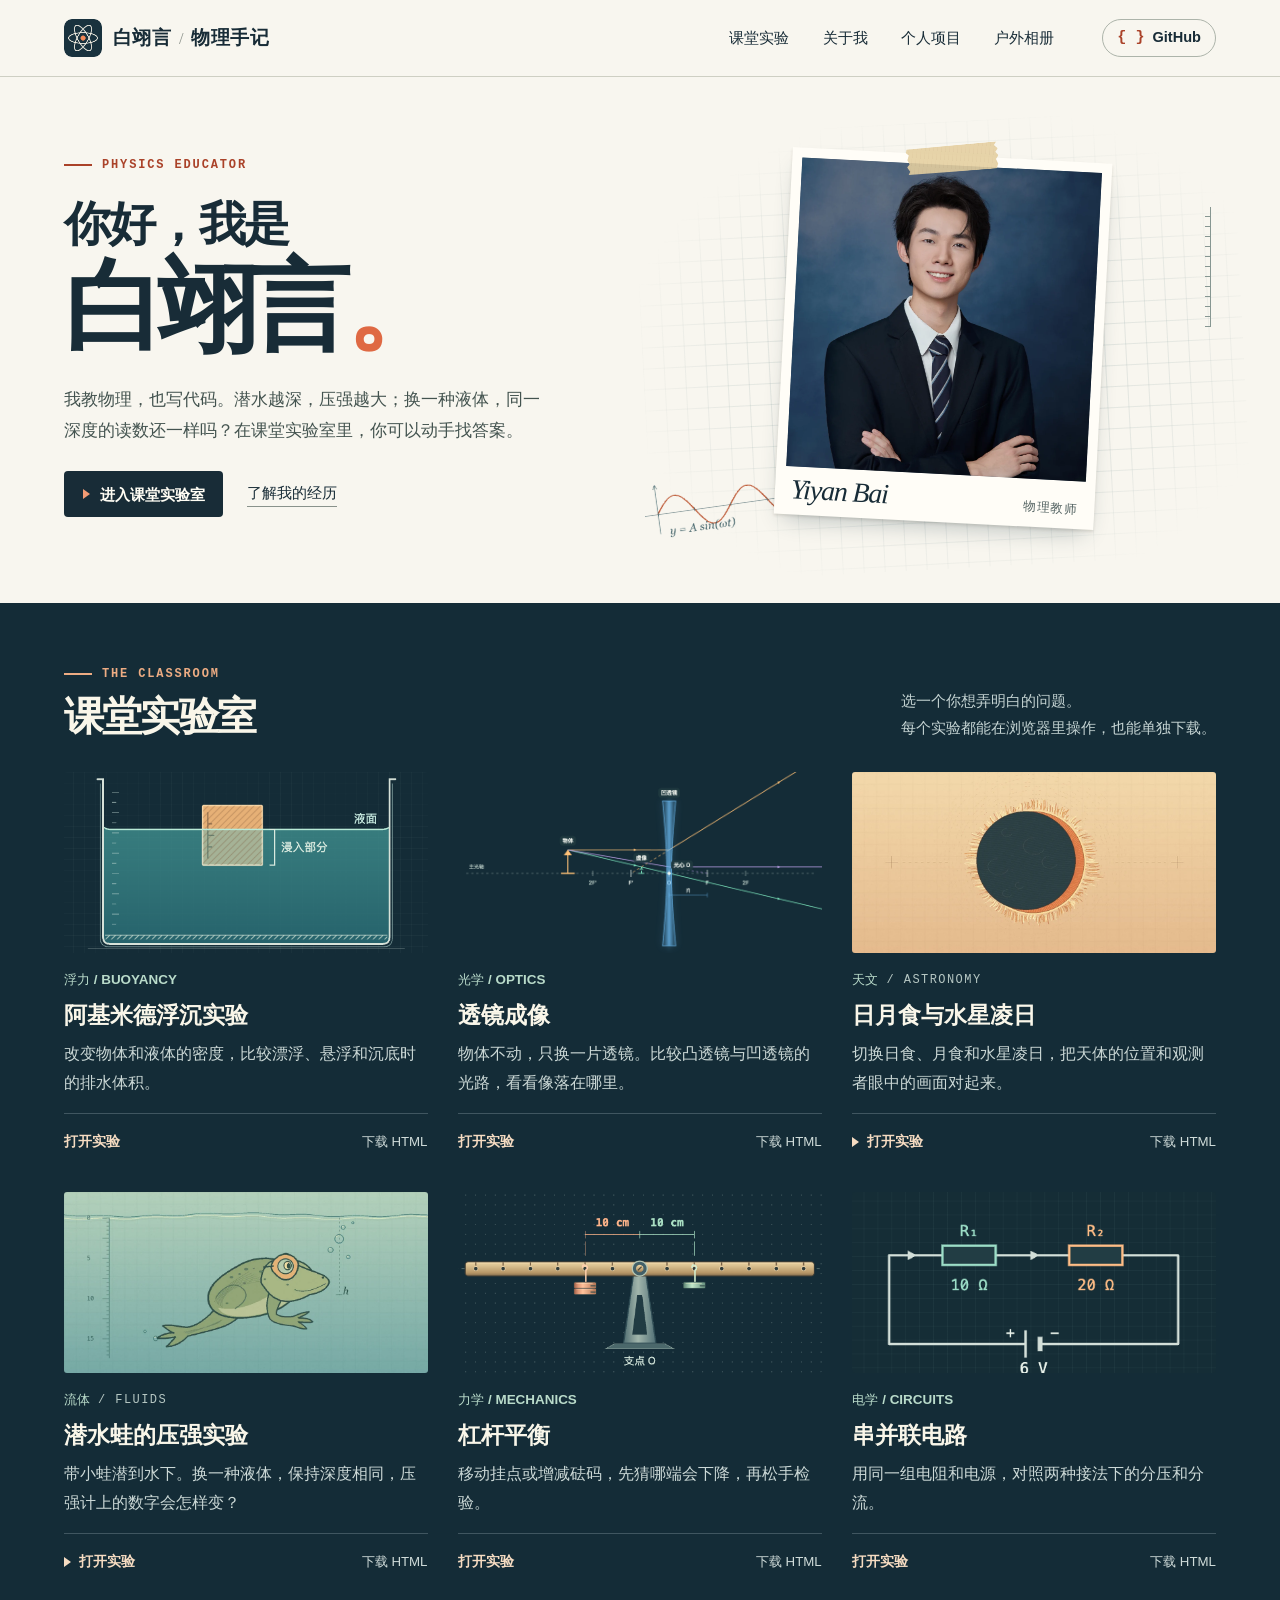
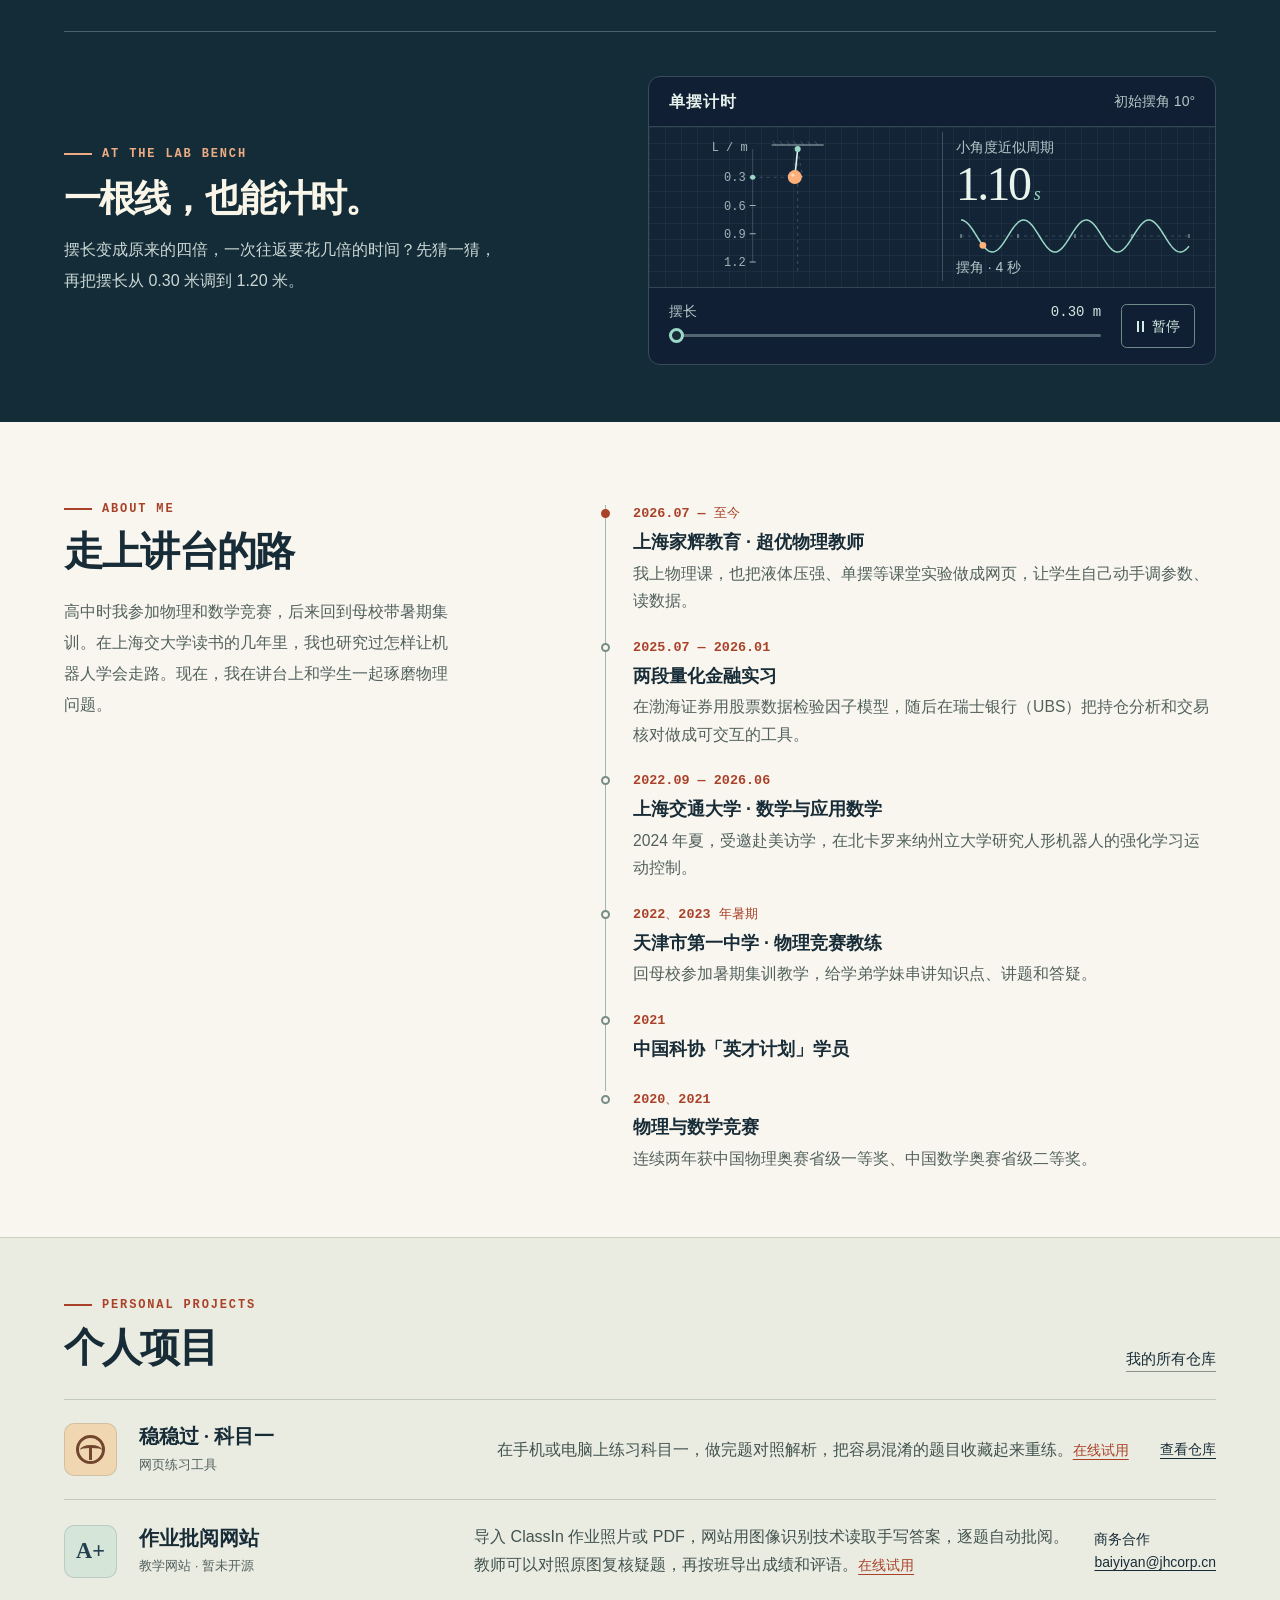
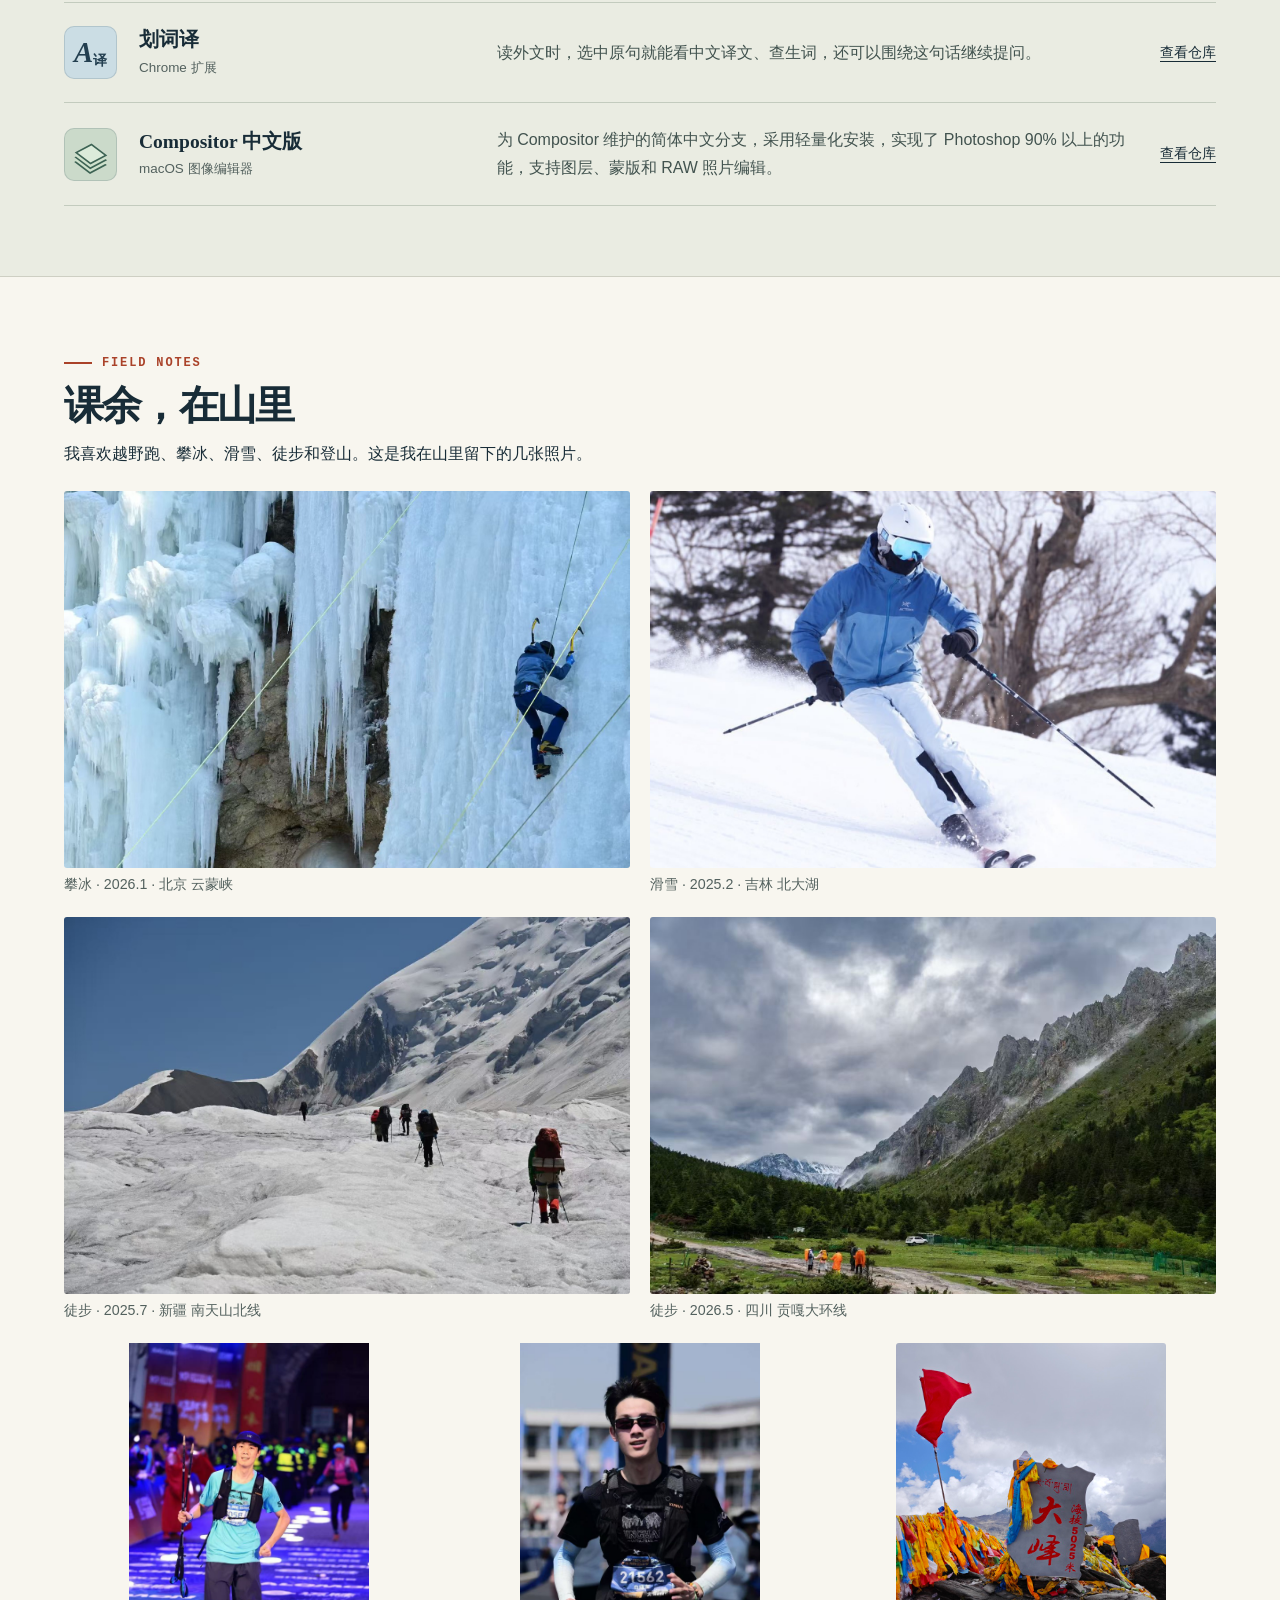
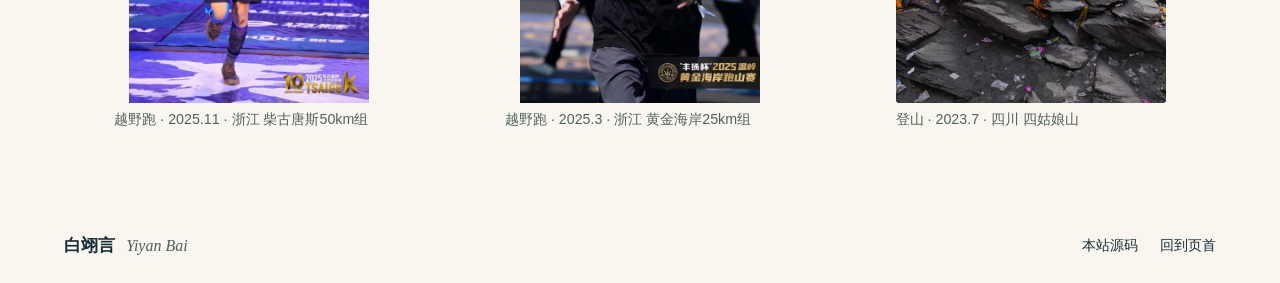
==== commit 14009011: "为作业批阅网站添加在线试用入口" ====
--- a/index.html
+++ b/index.html
@@ -69,7 +69,7 @@
       <div class="section-heading"><div><p class="eyebrow"><span class="rule"></span><span lang="en">PERSONAL PROJECTS</span></p><h2 id="projects-title">个人项目</h2></div><a class="text-link" href="https://github.com/qidian2022?tab=repositories">我的所有仓库</a></div>
       <div class="repo-list">
         <article class="repo"><div class="repo-icon drive" aria-hidden="true"><i></i></div><div class="repo-title"><h3><a href="https://github.com/qidian2022/kemuyi-practice">稳稳过 · 科目一</a></h3><p>网页练习工具</p></div><p class="repo-desc">在手机或电脑上练习科目一，做完题对照解析，把容易混淆的题目收藏起来重练。<a class="try-link" href="https://qidian2022.github.io/kemuyi-practice/">在线试用</a></p><a class="repo-link" href="https://github.com/qidian2022/kemuyi-practice" aria-label="查看稳稳过 GitHub 仓库">查看仓库</a></article>
-        <article class="repo"><div class="repo-icon grade" aria-hidden="true">A+</div><div class="repo-title"><h3>作业批阅网站</h3><p>教学网站 · 暂未开源</p></div><p class="repo-desc">导入 ClassIn 作业照片或 PDF，网站用图像识别技术读取手写答案，逐题自动批阅。教师可以对照原图复核疑题，再按班导出成绩和评语。</p><p class="contact">商务合作<br><a href="mailto:baiyiyan@jhcorp.cn">baiyiyan@jhcorp.cn</a></p></article>
+        <article class="repo"><div class="repo-icon grade" aria-hidden="true">A+</div><div class="repo-title"><h3>作业批阅网站</h3><p>教学网站 · 暂未开源</p></div><p class="repo-desc">导入 ClassIn 作业照片或 PDF，网站用图像识别技术读取手写答案，逐题自动批阅。教师可以对照原图复核疑题，再按班导出成绩和评语。<a class="try-link" href="https://classin-homework-review.vercel.app/">在线试用</a></p><p class="contact">商务合作<br><a href="mailto:baiyiyan@jhcorp.cn">baiyiyan@jhcorp.cn</a></p></article>
         <article class="repo"><div class="repo-icon translate" aria-hidden="true">A<span>译</span></div><div class="repo-title"><h3><a href="https://github.com/qidian2022/chrome-selection-translator">划词译</a></h3><p>Chrome 扩展</p></div><p class="repo-desc">读外文时，选中原句就能看中文译文、查生词，还可以围绕这句话继续提问。</p><a class="repo-link" href="https://github.com/qidian2022/chrome-selection-translator" aria-label="查看划词译 GitHub 仓库">查看仓库</a></article>
         <article class="repo"><div class="repo-icon layers" aria-hidden="true"><i></i></div><div class="repo-title"><h3><a href="https://github.com/qidian2022/Compositor-ZH">Compositor 中文版</a></h3><p>macOS 图像编辑器</p></div><p class="repo-desc">为 Compositor 维护的简体中文分支，采用轻量化安装，实现了 Photoshop 90% 以上的功能，支持图层、蒙版和 RAW 照片编辑。</p><a class="repo-link" href="https://github.com/qidian2022/Compositor-ZH" aria-label="查看 Compositor 中文版 GitHub 仓库">查看仓库</a></article>
       </div></div></section>
